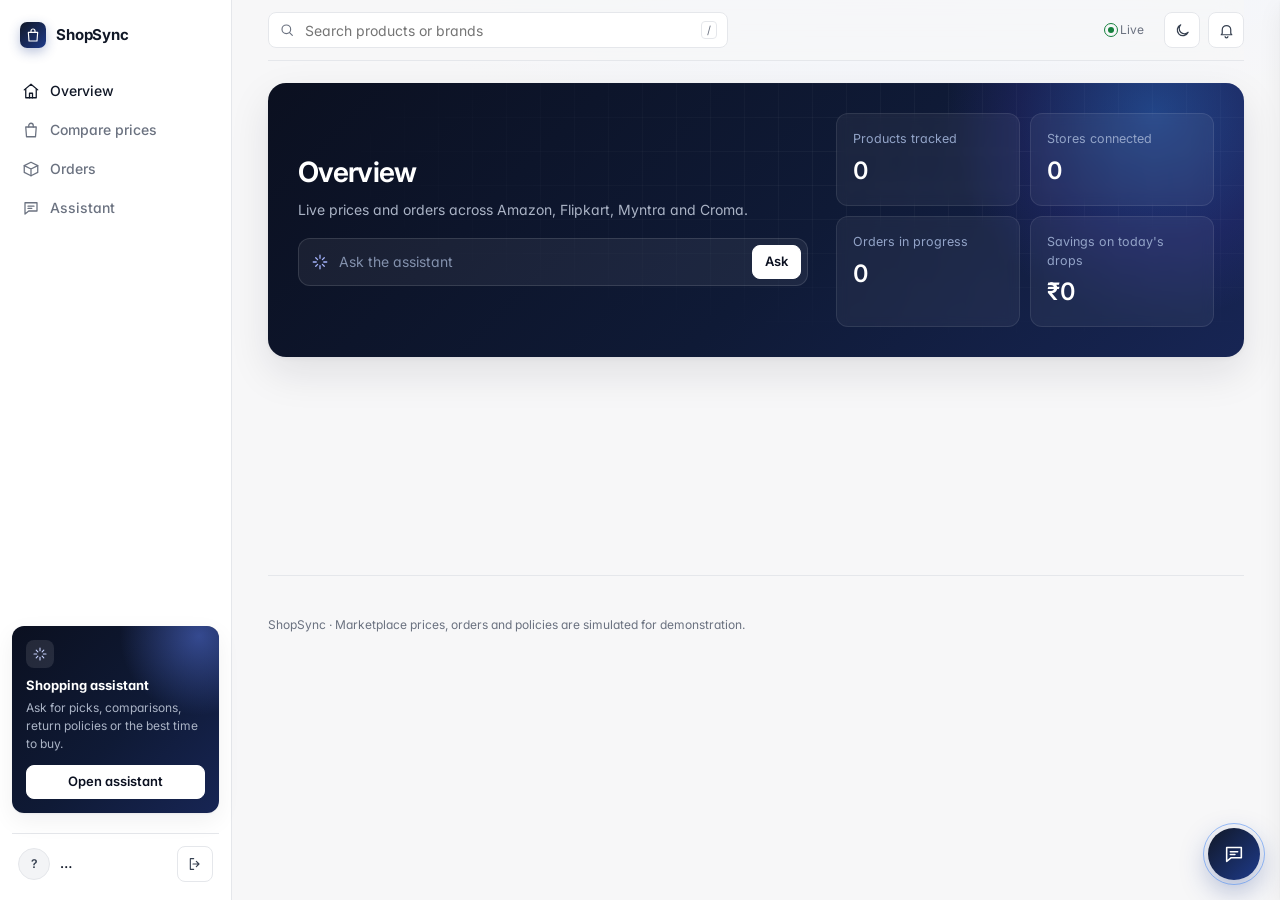
==== web/index.html @ 0868a35e "ShopSync" ====
<!DOCTYPE html>
<html lang="en" data-theme="light">
<head>
  <meta charset="utf-8">
  <meta name="viewport" content="width=device-width, initial-scale=1">
  <title>ShopSync</title>
  <link rel="icon" href="data:image/svg+xml,<svg xmlns='http://www.w3.org/2000/svg' viewBox='0 0 32 32'><rect width='32' height='32' rx='7' fill='%23111827'/><path d='M9 12h14l-1.2 11H10.2z' fill='none' stroke='white' stroke-width='2'/><path d='M12.5 12v-1.5a3.5 3.5 0 0 1 7 0V12' fill='none' stroke='white' stroke-width='2'/></svg>">
  <link rel="preconnect" href="https://fonts.googleapis.com">
  <link href="https://fonts.googleapis.com/css2?family=Inter:wght@400;500;600;700&display=swap" rel="stylesheet">
  <link rel="stylesheet" href="css/base.css">
  <link rel="stylesheet" href="css/app.css">
  <script>try{document.documentElement.dataset.theme=localStorage.getItem("ss-theme")||"light"}catch(e){}</script>
</head>
<body class="app">

  <!-- ============================== SIDEBAR ============================== -->
  <aside class="sidebar">
    <div class="brand"><span class="brand-mark" data-icon="bag" data-size="16"></span>ShopSync</div>

    <nav class="side-nav">
      <span class="nav-glider" aria-hidden="true"></span>
      <button class="nav-item active" data-view="discover"><span data-icon="home"></span><span>Overview</span></button>
      <button class="nav-item" data-view="shop"><span data-icon="bag"></span><span>Compare prices</span></button>
      <button class="nav-item" data-view="orders"><span data-icon="box"></span><span>Orders</span><span class="nav-badge" id="ordersBadge"></span></button>
      <button class="nav-item" data-open-chat><span data-icon="chat"></span><span>Assistant</span></button>
    </nav>

    <div class="side-card">
      <div class="sc-icon"><span data-icon="spark" data-size="16"></span></div>
      <strong>Shopping assistant</strong>
      <p>Ask for picks, comparisons, return policies or the best time to buy.</p>
      <button class="btn-primary small" data-open-chat>Open assistant</button>
    </div>

    <div class="user-block">
      <div class="avatar" id="userAvatar">?</div>
      <div class="user-meta">
        <strong id="userName">…</strong>
        <small id="userEmail"></small>
      </div>
      <button class="icon-btn" id="logoutBtn" title="Sign out" aria-label="Sign out"><span data-icon="logout" data-size="16"></span></button>
    </div>
  </aside>

  <!-- ============================== MAIN ============================== -->
  <div class="main">
    <header class="topbar">
      <div class="search">
        <span class="search-icon" data-icon="search" data-size="16"></span>
        <input id="globalSearch" type="search" placeholder="Search products or brands" autocomplete="off">
        <kbd>/</kbd>
      </div>
      <div class="top-actions">
        <span class="live-pill"><span class="live-dot"></span><span>Live</span><small id="lastSync"></small></span>
        <button class="icon-btn" id="themeToggle" aria-label="Toggle theme"></button>
        <button class="icon-btn" id="alertsBtn" aria-label="Notifications"><span data-icon="bell" data-size="17"></span><span class="count hidden" id="alertCount">0</span></button>
      </div>
    </header>

    <!-- ------------------------------ OVERVIEW ------------------------------ -->
    <section class="view active" id="view-discover">
      <div class="hero">
        <div class="hero-grid" aria-hidden="true"></div>
        <div class="hero-orb" aria-hidden="true"></div>
        <div class="hero-content">
          <p class="hero-kicker" id="heroDate"></p>
          <h1 id="greeting">Overview</h1>
          <p class="hero-sub">Live prices and orders across Amazon, Flipkart, Myntra and Croma.</p>
          <form class="ask-bar" id="heroAsk">
            <span class="ask-icon" data-icon="spark" data-size="18"></span>
            <input id="heroAskInput" type="text" autocomplete="off" placeholder="Ask the assistant">
            <button class="btn-primary small" type="submit">Ask</button>
          </form>
          <div class="quick-chips" id="heroChips"></div>
        </div>
        <div class="hero-metrics">
          <div class="metric"><span class="m-label">Products tracked</span><span class="m-value" data-count="18">0</span></div>
          <div class="metric"><span class="m-label">Stores connected</span><span class="m-value" data-count="4">0</span></div>
          <div class="metric"><span class="m-label">Orders in progress</span><span class="m-value" id="heroActive">0</span></div>
          <div class="metric"><span class="m-label">Savings on today's drops</span><span class="m-value" id="heroSavings">₹0</span></div>
        </div>
      </div>

      <div class="section-head reveal">
        <div>
          <h2>Recommended for you</h2>
          <p>Ranked by your orders, recently viewed items, ratings and price trend.</p>
        </div>
        <button class="link-btn" data-open-chat data-prompt="Recommend something for me">More suggestions</button>
      </div>
      <div class="rec-row reveal" id="recRow"></div>

      <div class="section-head reveal">
        <div>
          <h2>Largest price drops</h2>
          <p>Best current price compared with the 30-day average.</p>
        </div>
      </div>
      <div class="deal-table reveal" id="dealGrid"></div>
    </section>

    <!-- ------------------------------ COMPARE ------------------------------ -->
    <section class="view" id="view-shop">
      <div class="page-head">
        <div>
          <h1>Compare prices</h1>
          <p id="resultMeta">Live prices from 4 stores.</p>
        </div>
        <select id="sortSelect" class="select" aria-label="Sort products">
          <option value="savings">Sort: Biggest savings</option>
          <option value="price-asc">Sort: Price, low to high</option>
          <option value="price-desc">Sort: Price, high to low</option>
          <option value="rating">Sort: Rating</option>
        </select>
      </div>
      <div class="seg" id="categoryChips">
        <button class="active" data-cat="All">All</button>
        <button data-cat="Electronics">Electronics</button>
        <button data-cat="Fashion">Fashion</button>
        <button data-cat="Home & Kitchen">Home &amp; Kitchen</button>
      </div>
      <div class="product-grid" id="productGrid"></div>
    </section>

    <!-- ------------------------------ ORDERS ------------------------------ -->
    <section class="view" id="view-orders">
      <div class="page-head">
        <div>
          <h1>Orders</h1>
          <p>Every order from every store on one timeline.</p>
        </div>
        <div class="head-actions">
          <button class="btn-ghost" id="demoOrderBtn"><span data-icon="plus" data-size="16"></span>Simulate order</button>
          <button class="btn-primary" id="importBtn"><span data-icon="mail" data-size="16"></span>Import from email / SMS</button>
        </div>
      </div>
      <div class="metrics" id="orderStats"></div>
      <div class="order-toolbar">
        <div class="seg" id="marketChips">
          <button class="active" data-market="All">All stores</button>
          <button data-market="Amazon">Amazon</button>
          <button data-market="Flipkart">Flipkart</button>
          <button data-market="Myntra">Myntra</button>
          <button data-market="Croma">Croma</button>
          <button data-market="Other">Other stores</button>
        </div>
        <div class="seg" id="statusSeg">
          <button class="active" data-filter="All">All</button>
          <button data-filter="active">In progress</button>
          <button data-filter="delivered">Delivered</button>
          <button data-filter="cancelled">Cancelled</button>
        </div>
      </div>
      <div class="order-list" id="orderList"></div>
    </section>

    <footer class="app-footer">ShopSync · Marketplace prices, orders and policies are simulated for demonstration.</footer>
  </div>

  <!-- mobile bottom navigation -->
  <nav class="bottom-nav">
    <button class="nav-item active" data-view="discover"><span data-icon="home"></span>Overview</button>
    <button class="nav-item" data-view="shop"><span data-icon="bag"></span>Compare</button>
    <button class="nav-item" data-view="orders"><span data-icon="box"></span>Orders</button>
    <button class="nav-item" data-open-chat><span data-icon="chat"></span>Assistant</button>
  </nav>

  <!-- ============================== COMPARE TRAY ============================== -->
  <div class="compare-tray" id="compareTray">
    <div class="tray-items" id="trayItems"></div>
    <div class="tray-actions">
      <button class="link-btn" id="trayClear">Clear</button>
      <button class="btn-primary small" id="trayCompare">Compare</button>
    </div>
  </div>

  <!-- ============================== MODALS ============================== -->
  <div class="modal" id="productModal" aria-hidden="true">
    <div class="modal-backdrop" data-close></div>
    <div class="modal-card" role="dialog" aria-modal="true" aria-labelledby="pmTitle">
      <button class="icon-btn modal-close" data-close aria-label="Close"><span data-icon="close" data-size="16"></span></button>
      <div id="productModalBody"></div>
    </div>
  </div>

  <div class="modal" id="compareModal" aria-hidden="true">
    <div class="modal-backdrop" data-close></div>
    <div class="modal-card wide" role="dialog" aria-modal="true">
      <button class="icon-btn modal-close" data-close aria-label="Close"><span data-icon="close" data-size="16"></span></button>
      <div id="compareModalBody"></div>
    </div>
  </div>


  <div class="modal" id="importModal" aria-hidden="true">
    <div class="modal-backdrop" data-close></div>
    <div class="modal-card import-card" role="dialog" aria-modal="true">
      <button class="icon-btn modal-close" data-close aria-label="Close"><span data-icon="close" data-size="16"></span></button>
      <h2 class="cmp-title">Import orders from emails and messages</h2>
      <p class="muted" style="margin:0 0 16px">Track orders from any store, such as Nykaa, AJIO, Meesho, Zepto or Lenskart. ShopSync reads the
        order number, product, amount, courier, tracking number and status, and later messages update the same order.</p>
      <div class="seg" id="importTabs">
        <button class="active" data-tab="paste">Paste a message</button>
        <button data-tab="auto">Forward automatically</button>
        <button data-tab="log">Activity</button>
      </div>

      <div class="imp-pane" data-pane="paste">
        <div class="sample-row"><span class="muted">Try a sample:</span><span id="impSamples"></span></div>
        <div class="imp-grid">
          <div class="imp-form">
            <div class="seg small" id="impSource">
              <button class="active" data-source="Email">Email</button>
              <button data-source="SMS">SMS / message</button>
            </div>
            <input id="impFrom" class="input" placeholder="From (optional), e.g. orders@nykaa.com">
            <input id="impSubject" class="input" placeholder="Subject (optional)">
            <textarea id="impBody" class="input" rows="8" placeholder="Paste the email or SMS text here"></textarea>
            <div class="imp-actions">
              <button class="btn-ghost" id="impPreview">Read message</button>
              <button class="btn-primary" id="impSave"><span class="spinner"></span><span class="btn-label">Add to my orders</span></button>
            </div>
          </div>
          <div class="imp-result" id="impResult">
            <div class="imp-empty"><span data-icon="mail" data-size="22"></span><p>Paste a message and click <strong>Read message</strong> to see what ShopSync finds.</p></div>
          </div>
        </div>
      </div>

      <div class="imp-pane" data-pane="auto" hidden>
        <p class="field-label">Your private forwarding address</p>
        <div class="hook-box">
          <code id="hookUrl">…</code>
          <button class="btn-ghost small" id="copyHook"><span data-icon="copy" data-size="14"></span>Copy</button>
          <button class="btn-ghost small" id="regenHook" title="Create a new address and disable the old one">Reset</button>
        </div>
        <p class="hint"><span data-icon="info" data-size="14"></span>Anything sent to this address with a POST request is read as a message for your account. Keep it private, and use Reset if it leaks.
          It must be a public address (for example your Render URL) for phones and Gmail to reach it.</p>
        <div class="how-grid">
          <div class="how">
            <div class="how-head"><span data-icon="mail" data-size="18"></span><strong>Gmail</strong></div>
            <ol>
              <li><a href="/api/inbox/gmail-script" id="gmailScriptLink">Download your Gmail script</a> (your address is already filled in).</li>
              <li>Open <a href="https://script.google.com" target="_blank" rel="noopener">script.google.com</a>, create a project and paste it.</li>
              <li>Run <code>forwardOrderEmails</code> once and allow access.</li>
              <li>Add a time-driven trigger: every 15 minutes.</li>
            </ol>
          </div>
          <div class="how">
            <div class="how-head"><span data-icon="phone" data-size="18"></span><strong>iPhone (Shortcuts)</strong></div>
            <ol>
              <li>Shortcuts → Automation → New → <em>Message</em>.</li>
              <li>Set <em>Message contains</em> “order”, choose <em>Run immediately</em>.</li>
              <li>Add <em>Get Contents of URL</em>: paste your address, Method POST, Request body JSON with key <code>body</code> = <em>Shortcut Input</em> and <code>source</code> = SMS.</li>
            </ol>
          </div>
          <div class="how">
            <div class="how-head"><span data-icon="chat" data-size="18"></span><strong>Android (SMS)</strong></div>
            <ol>
              <li>Install an “SMS forwarder to webhook” app from the Play Store.</li>
              <li>Add a rule for messages containing “order”, “shipped” or “delivered”.</li>
              <li>Set the webhook URL to your address (POST). Plain text or JSON both work.</li>
            </ol>
          </div>
        </div>
        <details class="test-curl">
          <summary>Test it from a terminal</summary>
          <pre id="curlExample"></pre>
        </details>
      </div>

      <div class="imp-pane" data-pane="log" hidden>
        <div class="activity" id="impActivity"></div>
      </div>
    </div>
  </div>

  <!-- ============================== NOTIFICATIONS ============================== -->
  <aside class="drawer" id="alertsPanel" aria-hidden="true">
    <div class="drawer-head">
      <h2>Notifications</h2>
      <button class="icon-btn" id="closeAlerts" aria-label="Close"><span data-icon="close" data-size="16"></span></button>
    </div>
    <div class="alert-list" id="alertList"></div>
  </aside>

  <!-- ============================== ASSISTANT ============================== -->
  <button class="chat-fab" id="chatFab" aria-label="Open assistant"><span data-icon="chat" data-size="22"></span></button>
  <section class="chat-panel" id="chatPanel" aria-hidden="true">
    <header class="chat-head">
      <div class="chat-avatar"><span data-icon="spark" data-size="16"></span></div>
      <div>
        <strong>Shopping assistant</strong>
        <small id="aiEngine"></small>
      </div>
      <button class="icon-btn" id="chatClose" aria-label="Close"><span data-icon="close" data-size="16"></span></button>
    </header>
    <div class="chat-body" id="chatBody"></div>
    <div class="chat-suggestions" id="chatSuggestions"></div>
    <form class="chat-input" id="chatForm">
      <input id="chatInput" type="text" placeholder="Ask about products, prices or policies" autocomplete="off">
      <button class="send-btn" type="submit" aria-label="Send"><span data-icon="send" data-size="16"></span></button>
    </form>
  </section>

  <div class="toast-stack" id="toastStack"></div>

  <script src="js/icons.js"></script>
  <script src="js/charts.js"></script>
  <script src="js/app.js"></script>
</body>
</html>
---- web/css/base.css ----
/* ==========================================================================
   ShopSync design tokens: neutral greys + a single blue accent.
   ========================================================================== */
:root,
[data-theme="light"] {
  --bg: #f7f7f8;
  --surface: #ffffff;
  --surface-2: #f3f4f6;
  --surface-hover: #f9fafb;
  --border: #e5e7eb;
  --border-strong: #d1d5db;
  --text: #111827;
  --text-2: #374151;
  --muted: #6b7280;
  --accent: #2563eb;
  --accent-hover: #1d4ed8;
  --accent-soft: #eff4ff;
  --accent-2: #4f46e5;
  --hero: linear-gradient(135deg, #0b1020 0%, #0f1a36 55%, #172554 100%);
  --shadow-lg: 0 2px 4px rgba(16, 24, 40, .04), 0 16px 40px rgba(16, 24, 40, .10);
  --good: #15803d;
  --good-soft: #f0fdf4;
  --bad: #b91c1c;
  --bad-soft: #fef2f2;
  --warn: #a16207;
  --warn-soft: #fefce8;
  --btn-bg: #111827;
  --btn-text: #ffffff;
  --shadow: 0 1px 2px rgba(16, 24, 40, .05), 0 8px 24px rgba(16, 24, 40, .06);
  --shadow-sm: 0 1px 2px rgba(16, 24, 40, .06);
  --overlay: rgba(17, 24, 39, .35);

  /* store colours: muted, only used for small dots and chart lines */
  --amazon: #c27c0e;
  --flipkart: #3b6fd8;
  --myntra: #c2477a;
  --croma: #23917f;

  --radius: 12px;
  --radius-sm: 8px;
  --ease: cubic-bezier(.2, .7, .2, 1);
  --spring: cubic-bezier(.34, 1.4, .64, 1);
  color-scheme: light;
}

[data-theme="dark"] {
  --bg: #0e1013;
  --surface: #15171b;
  --surface-2: #1c1f24;
  --surface-hover: #1a1d22;
  --border: #25282e;
  --border-strong: #33373e;
  --text: #ececee;
  --text-2: #c5c7cc;
  --muted: #8b8f98;
  --accent: #6b9bff;
  --accent-hover: #8bb0ff;
  --accent-soft: rgba(107, 155, 255, .12);
  --accent-2: #818cf8;
  --hero: linear-gradient(135deg, #0d1222 0%, #111a33 55%, #18244d 100%);
  --shadow-lg: 0 2px 4px rgba(0, 0, 0, .3), 0 16px 40px rgba(0, 0, 0, .45);
  --good: #4bb36b;
  --good-soft: rgba(75, 179, 107, .12);
  --bad: #f0645a;
  --bad-soft: rgba(240, 100, 90, .12);
  --warn: #d4a72c;
  --warn-soft: rgba(212, 167, 44, .12);
  --btn-bg: #ececee;
  --btn-text: #111317;
  --shadow: 0 1px 2px rgba(0, 0, 0, .3), 0 8px 24px rgba(0, 0, 0, .3);
  --shadow-sm: 0 1px 2px rgba(0, 0, 0, .3);
  --overlay: rgba(0, 0, 0, .55);
  --amazon: #d9a03f;
  --flipkart: #6f97e6;
  --myntra: #d77aa0;
  --croma: #4fb5a3;
  color-scheme: dark;
}

*, *::before, *::after { box-sizing: border-box; }
html, body { margin: 0; }

body {
  font-family: "Inter", system-ui, -apple-system, "Segoe UI", Roboto, sans-serif;
  font-feature-settings: "cv11", "ss01";
  background: var(--bg);
  color: var(--text);
  line-height: 1.5;
  font-size: 14px;
  -webkit-font-smoothing: antialiased;
}

button, input, select, textarea { font: inherit; color: inherit; }
button { cursor: pointer; }
a { color: var(--accent); }
::selection { background: var(--accent-soft); }
.ic { display: block; flex: none; }

/* -------- buttons -------- */
.btn-primary {
  display: inline-flex; align-items: center; justify-content: center; gap: 8px;
  border: 1px solid var(--btn-bg); border-radius: var(--radius-sm); padding: 0 16px; min-height: 40px;
  font-weight: 600; font-size: 14px; color: var(--btn-text); background: var(--btn-bg);
  transition: opacity .15s, transform .2s var(--ease), box-shadow .2s;
}
.btn-primary { position: relative; overflow: hidden; }
.btn-primary::after {
  content: ""; position: absolute; inset: 0; transform: translateX(-120%);
  background: linear-gradient(100deg, transparent 30%, rgba(255,255,255,.22) 50%, transparent 70%);
  transition: transform .6s var(--ease);
}
.btn-primary:hover { opacity: .92; transform: translateY(-1px); box-shadow: 0 6px 16px rgba(17, 24, 39, .18); }
.btn-primary:hover::after { transform: translateX(120%); }
.btn-primary:active { transform: translateY(1px); }
.btn-primary:disabled { opacity: .55; cursor: default; }
.btn-primary.small { min-height: 34px; padding: 0 12px; font-size: 13px; }

.btn-ghost {
  display: inline-flex; align-items: center; justify-content: center; gap: 8px;
  border: 1px solid var(--border-strong); background: var(--surface); border-radius: var(--radius-sm);
  min-height: 40px; padding: 0 14px; font-weight: 500; transition: background .15s, border-color .15s;
}
.btn-ghost:hover { background: var(--surface-2); }

.icon-btn {
  position: relative; width: 36px; height: 36px; flex: none; border-radius: var(--radius-sm);
  border: 1px solid var(--border); background: var(--surface); color: var(--text-2);
  display: grid; place-items: center; transition: background .15s, color .15s;
}
.icon-btn:hover { background: var(--surface-2); color: var(--text); }

.spinner {
  width: 16px; height: 16px; border-radius: 50%; border: 2px solid currentColor; border-right-color: transparent;
  animation: spin .7s linear infinite; display: none; opacity: .8;
}
.loading .spinner { display: inline-block; }
@keyframes spin { to { transform: rotate(360deg); } }

/* store dot */
.dot-store { width: 7px; height: 7px; border-radius: 50%; display: inline-block; flex: none; background: var(--sc, var(--muted)); }
.dot-store.amazon, .s-Amazon { --sc: var(--amazon); }
.dot-store.flipkart, .s-Flipkart { --sc: var(--flipkart); }
.dot-store.myntra, .s-Myntra { --sc: var(--myntra); }
.dot-store.croma, .s-Croma { --sc: var(--croma); }

@keyframes fadeUp { from { opacity: 0; transform: translateY(6px); } }
@keyframes fadeIn { from { opacity: 0; } }

@media (prefers-reduced-motion: reduce) {
  *, *::before, *::after { animation-duration: .001ms !important; transition-duration: .001ms !important; }
}
---- web/css/app.css ----
/* ============================ App shell ============================ */
body.app { min-height: 100vh; overflow-x: hidden; }
.main, .pm-grid > *, .bot-wrap, .search, .search input { min-width: 0; }

.sidebar {
  position: fixed; inset: 0 auto 0 0; width: 232px; z-index: 30;
  display: flex; flex-direction: column; gap: 20px; padding: 18px 12px;
  background: var(--surface); border-right: 1px solid var(--border);
}
.brand { display: flex; align-items: center; gap: 10px; font-weight: 700; font-size: 15px; letter-spacing: -.01em; padding: 4px 8px; }
.brand-mark { width: 26px; height: 26px; border-radius: 7px; display: grid; place-items: center; background: var(--btn-bg); color: var(--btn-text); }

.side-nav { display: flex; flex-direction: column; gap: 2px; }
.nav-item {
  display: flex; align-items: center; gap: 10px; width: 100%; border: 0; background: none;
  padding: 8px 10px; border-radius: var(--radius-sm); font-weight: 500; color: var(--muted); text-align: left;
  transition: background .15s, color .15s;
}
.nav-item:hover { background: var(--surface-2); color: var(--text); }
.nav-item.active { background: var(--surface-2); color: var(--text); }
.nav-badge {
  margin-left: auto; min-width: 20px; height: 20px; padding: 0 6px; border-radius: 99px; font-size: 11.5px; font-weight: 600;
  background: var(--surface); border: 1px solid var(--border-strong); color: var(--text-2); display: grid; place-items: center;
}
.nav-badge:empty { display: none; }

.user-block { margin-top: auto; display: flex; align-items: center; gap: 10px; padding: 12px 6px 0; border-top: 1px solid var(--border); }
.avatar { width: 32px; height: 32px; border-radius: 50%; flex: none; display: grid; place-items: center; font-weight: 600; font-size: 12px; background: var(--surface-2); color: var(--text-2); border: 1px solid var(--border); }
.user-meta { min-width: 0; flex: 1; }
.user-meta strong { display: block; font-size: 13px; font-weight: 600; white-space: nowrap; overflow: hidden; text-overflow: ellipsis; }
.user-meta small { display: block; color: var(--muted); font-size: 12px; white-space: nowrap; overflow: hidden; text-overflow: ellipsis; }

.count {
  position: absolute; top: -5px; right: -5px; min-width: 17px; height: 17px; padding: 0 4px; border-radius: 99px;
  background: var(--bad); color: #fff; font-size: 10.5px; font-weight: 600; display: grid; place-items: center;
}
.hidden { display: none !important; }

/* ---------------- main column ---------------- */
.main { margin-left: 232px; padding: 0 36px 32px; max-width: 1360px; }
.topbar {
  position: sticky; top: 0; z-index: 20; display: flex; align-items: center; gap: 16px;
  padding: 12px 0; margin-bottom: 8px; background: var(--bg); border-bottom: 1px solid var(--border);
}
.search {
  flex: 1; max-width: 460px; display: flex; align-items: center; gap: 8px; padding: 0 10px; height: 36px;
  background: var(--surface); border: 1px solid var(--border); border-radius: var(--radius-sm); color: var(--muted);
}
.search:focus-within { border-color: var(--accent); box-shadow: 0 0 0 3px var(--accent-soft); }
.search input { flex: 1; border: 0; outline: 0; background: transparent; color: var(--text); }
.search kbd { font-family: inherit; font-size: 11px; color: var(--muted); border: 1px solid var(--border); border-radius: 4px; padding: 0 5px; }
.top-actions { margin-left: auto; display: flex; align-items: center; gap: 8px; }
.live-pill { display: flex; align-items: center; gap: 6px; font-size: 12px; color: var(--muted); padding: 0 6px; }
.live-pill small { font-size: 12px; font-variant-numeric: tabular-nums; }
.live-dot { width: 6px; height: 6px; border-radius: 50%; background: var(--good); }
.live-pill.offline .live-dot { background: var(--bad); }

/* ---------------- views ---------------- */
.view { display: none; }
.view.active { display: block; animation: fadeIn .25s var(--ease); }
.stagger > * { animation: fadeUp .35s var(--ease) both; animation-delay: calc(min(var(--i, 0), 8) * 30ms); }
.no-anim > *, .no-anim { animation: none !important; }

.page-head { display: flex; justify-content: space-between; align-items: flex-end; gap: 16px; margin: 24px 0 18px; }
.page-head h1 { margin: 0; font-size: 22px; font-weight: 600; letter-spacing: -.02em; }
.page-head p { margin: 4px 0 0; color: var(--muted); }

.section-head { display: flex; justify-content: space-between; align-items: flex-end; gap: 16px; margin: 32px 0 12px; }
.section-head h2 { margin: 0; font-size: 15px; font-weight: 600; }
.section-head p { margin: 2px 0 0; color: var(--muted); font-size: 13px; }
.link-btn { border: 0; background: none; color: var(--accent); font-weight: 500; padding: 4px 0; font-size: 13px; }
.link-btn:hover { text-decoration: underline; }

/* ---------------- metrics ---------------- */
.metrics { display: grid; grid-template-columns: repeat(4, 1fr); border: 1px solid var(--border); border-radius: var(--radius); background: var(--surface); margin-bottom: 18px; }
.metric { padding: 16px 18px; display: flex; flex-direction: column; gap: 4px; }
.metric + .metric { border-left: 1px solid var(--border); }
.m-label { font-size: 12.5px; color: var(--muted); }
.m-value { font-size: 22px; font-weight: 600; letter-spacing: -.02em; font-variant-numeric: tabular-nums; }

/* ---------------- ask bar ---------------- */
.ask-bar {
  display: flex; align-items: center; gap: 10px; padding: 6px 6px 6px 12px; border-radius: var(--radius);
  background: var(--surface); border: 1px solid var(--border); color: var(--muted);
}
.ask-bar:focus-within { border-color: var(--accent); box-shadow: 0 0 0 3px var(--accent-soft); }
.ask-bar input { flex: 1; border: 0; outline: 0; background: transparent; padding: 6px 0; min-width: 0; color: var(--text); }
.quick-chips { display: flex; flex-wrap: wrap; gap: 6px; margin-top: 10px; }
.qchip {
  border: 1px solid var(--border); background: var(--surface); border-radius: 99px; padding: 4px 11px;
  font-size: 12.5px; color: var(--text-2); transition: border-color .15s, background .15s;
}
.qchip:hover { border-color: var(--border-strong); background: var(--surface-2); }

/* ---------------- cards ---------------- */
.card {
  position: relative; border-radius: var(--radius); background: var(--surface); border: 1px solid var(--border);
  transition: border-color .15s, box-shadow .2s;
}
.card.hoverable { cursor: pointer; }
.card.hoverable:hover { border-color: var(--border-strong); box-shadow: var(--shadow); }

.p-icon {
  width: 44px; height: 44px; flex: none; border-radius: 10px; display: grid; place-items: center;
  background: var(--surface-2); color: var(--text-2);
}
.p-icon.sm { width: 34px; height: 34px; border-radius: 8px; }
.p-icon.lg { width: 64px; height: 64px; border-radius: 14px; }

.verdict { font-size: 11.5px; font-weight: 500; padding: 1px 8px; border-radius: 99px; white-space: nowrap; border: 1px solid transparent; }
.v-GREAT { background: var(--good-soft); color: var(--good); }
.v-GOOD { background: var(--good-soft); color: var(--good); }
.v-FAIR { background: var(--surface-2); color: var(--muted); }
.v-WAIT { background: var(--warn-soft); color: var(--warn); }

.price { font-weight: 600; letter-spacing: -.01em; font-variant-numeric: tabular-nums; transition: color .3s; }
.flash-down { animation: flashDown 1.2s var(--ease); }
.flash-up { animation: flashUp 1.2s var(--ease); }
@keyframes flashDown { 0%, 35% { color: var(--good); } }
@keyframes flashUp { 0%, 35% { color: var(--bad); } }
.trend-DOWN { color: var(--good); font-size: .8em; }
.trend-UP { color: var(--bad); font-size: .8em; }
.store-name { display: inline-flex; align-items: center; gap: 7px; font-weight: 500; }
.muted { color: var(--muted); }

/* ---------------- recommendations ---------------- */
.rec-row { display: grid; grid-template-columns: repeat(auto-fill, minmax(240px, 1fr)); gap: 12px; }
.rec-card { padding: 16px; display: flex; flex-direction: column; gap: 10px; }
.rec-top { display: flex; justify-content: space-between; align-items: flex-start; gap: 10px; }
.rec-card h3 { margin: 0; font-size: 14px; font-weight: 600; line-height: 1.35; }
.rec-card .sub { font-size: 12.5px; color: var(--muted); }
.reasons { display: flex; flex-direction: column; gap: 3px; }
.reason { font-size: 12.5px; color: var(--text-2); display: flex; gap: 6px; }
.reason::before { content: "–"; color: var(--muted); }
.rec-price { display: flex; align-items: baseline; justify-content: space-between; gap: 8px; margin-top: auto; padding-top: 10px; border-top: 1px solid var(--border); }
.rec-price .price { font-size: 17px; }

/* ---------------- deals table ---------------- */
.deal-table { border: 1px solid var(--border); border-radius: var(--radius); background: var(--surface); overflow: hidden; }
.deal-row {
  display: grid; grid-template-columns: minmax(220px, 2fr) 1fr 1fr 1fr 120px; gap: 12px; align-items: center;
  padding: 10px 16px; border-top: 1px solid var(--border); cursor: pointer; transition: background .15s;
}
.deal-row:first-child { border-top: 0; }
.deal-row:hover { background: var(--surface-hover); }
.deal-row.head { cursor: default; font-size: 12px; color: var(--muted); background: var(--surface-2); padding: 8px 16px; }
.deal-row.head:hover { background: var(--surface-2); }
.deal-prod { display: flex; align-items: center; gap: 10px; font-weight: 500; }
.deal-row .num { text-align: right; font-variant-numeric: tabular-nums; }
.drop { color: var(--good); font-weight: 500; }

/* ---------------- shop grid ---------------- */
.seg { display: inline-flex; flex-wrap: wrap; gap: 2px; background: var(--surface-2); border-radius: var(--radius-sm); padding: 3px; margin-bottom: 18px; }
.seg button { border: 0; background: none; padding: 5px 11px; border-radius: 6px; font-size: 13px; font-weight: 500; color: var(--muted); transition: background .15s, color .15s; }
.seg button:hover { color: var(--text); }
.seg button.active { background: var(--surface); color: var(--text); box-shadow: var(--shadow-sm); }
.select { height: 36px; padding: 0 10px; border-radius: var(--radius-sm); border: 1px solid var(--border); background: var(--surface); font-size: 13px; }

.product-grid { display: grid; grid-template-columns: repeat(auto-fill, minmax(300px, 1fr)); gap: 12px; }
.p-card { padding: 16px; display: flex; flex-direction: column; gap: 14px; }
.p-head { display: flex; gap: 12px; align-items: flex-start; }
.p-head h3 { margin: 0; font-size: 14px; font-weight: 600; line-height: 1.35; }
.p-head .sub { font-size: 12.5px; color: var(--muted); margin-top: 2px; }
.p-best { display: flex; align-items: baseline; gap: 8px; flex-wrap: wrap; }
.p-best .price { font-size: 20px; }
.p-best .on { font-size: 12.5px; color: var(--muted); }
.off { font-size: 12px; font-weight: 500; color: var(--good); }

.store-bars { display: flex; flex-direction: column; gap: 6px; }
.sbar { display: grid; grid-template-columns: 76px 1fr 86px; gap: 10px; align-items: center; font-size: 12.5px; }
.sbar .track { height: 4px; border-radius: 4px; background: var(--surface-2); overflow: hidden; }
.sbar .fill { height: 100%; border-radius: inherit; background: var(--border-strong); width: 0; transition: width .6s var(--ease); }
.sbar.best .fill { background: var(--text); }
.sbar .val { white-space: nowrap; text-align: right; font-variant-numeric: tabular-nums; color: var(--text-2); }
.sbar.best .val { color: var(--text); font-weight: 600; }
.sbar.oos { opacity: .45; }

.p-foot { display: flex; align-items: center; justify-content: space-between; gap: 10px; padding-top: 12px; border-top: 1px solid var(--border); }
.rating { font-size: 12.5px; color: var(--text-2); font-variant-numeric: tabular-nums; }
.rating::before { content: "★ "; color: var(--muted); }
.cmp-toggle {
  display: inline-flex; align-items: center; gap: 6px; border: 1px solid var(--border); background: var(--surface);
  border-radius: 6px; padding: 4px 9px; font-size: 12.5px; font-weight: 500; color: var(--text-2); transition: border-color .15s, background .15s;
}
.cmp-toggle:hover { border-color: var(--border-strong); }
.cmp-toggle.on { border-color: var(--accent); color: var(--accent); background: var(--accent-soft); }
.cmp-toggle .box { width: 13px; height: 13px; border-radius: 3px; border: 1.5px solid currentColor; display: grid; place-items: center; }
.cmp-toggle .box .ic { width: 10px; height: 10px; }

.skeleton { position: relative; overflow: hidden; background: var(--surface); border: 1px solid var(--border); border-radius: var(--radius); min-height: 200px; }
.skeleton::after { content: ""; position: absolute; inset: 0; background: linear-gradient(100deg, transparent 20%, var(--surface-2) 50%, transparent 80%); animation: shimmer 1.4s infinite; transform: translateX(-100%); }
@keyframes shimmer { to { transform: translateX(100%); } }
.empty { text-align: center; color: var(--muted); padding: 48px 20px; grid-column: 1 / -1; }

/* ---------------- compare tray ---------------- */
.compare-tray {
  position: fixed; left: calc(50% + 116px); bottom: 20px; z-index: 40; display: flex; align-items: center; gap: 14px;
  padding: 8px 8px 8px 12px; border-radius: var(--radius); box-shadow: var(--shadow); background: var(--surface); border: 1px solid var(--border);
  transform: translate(-50%, 140%); visibility: hidden; transition: transform .3s var(--ease), visibility .3s;
}
.compare-tray.show { transform: translate(-50%, 0); visibility: visible; }
.tray-items { display: flex; gap: 6px; }
.tray-item { display: flex; align-items: center; gap: 6px; padding: 4px 4px 4px 9px; border-radius: 6px; background: var(--surface-2); font-size: 12.5px; max-width: 190px; }
.tray-item .n { white-space: nowrap; overflow: hidden; text-overflow: ellipsis; }
.tray-item button { border: 0; background: none; color: var(--muted); padding: 2px; display: grid; }
.tray-actions { display: flex; align-items: center; gap: 10px; }

/* ---------------- orders ---------------- */
.order-toolbar { display: flex; justify-content: space-between; align-items: center; gap: 12px; flex-wrap: wrap; }
.order-list { display: flex; flex-direction: column; border: 1px solid var(--border); border-radius: var(--radius); background: var(--surface); overflow: hidden; }
.order { border-radius: 0; border: 0; border-top: 1px solid var(--border); }
.order:first-child { border-top: 0; }
.order-main { display: grid; grid-template-columns: 44px 1fr 230px 120px; gap: 16px; align-items: center; padding: 14px 16px; cursor: pointer; transition: background .15s; }
.order-main:hover { background: var(--surface-hover); }
.order-main h3 { margin: 0 0 3px; font-size: 14px; font-weight: 600; }
.order-meta { font-size: 12.5px; color: var(--muted); display: flex; flex-wrap: wrap; gap: 2px 12px; align-items: center; }
.amount { text-align: right; font-weight: 600; font-variant-numeric: tabular-nums; }
.amount small { display: block; font-weight: 400; color: var(--muted); font-size: 12px; }
.status-pill { display: inline-block; font-size: 12px; font-weight: 500; margin-bottom: 7px; }
.st-PLACED, .st-PACKED { color: var(--text-2); }
.st-SHIPPED, .st-OUT_FOR_DELIVERY { color: var(--accent); }
.st-DELIVERED { color: var(--good); }
.st-CANCELLED { color: var(--bad); }
.status-pill::before { content: ""; display: inline-block; width: 6px; height: 6px; border-radius: 50%; background: currentColor; margin-right: 6px; vertical-align: 1px; }
.stepper { display: flex; gap: 3px; }
.stepper span { flex: 1; height: 4px; border-radius: 4px; background: var(--surface-2); }
.stepper span.on { background: var(--text); }
.stepper.cancel span.on { background: var(--bad); }
.step-labels { display: flex; justify-content: space-between; font-size: 10.5px; color: var(--muted); margin-top: 4px; }
.timeline { display: grid; grid-template-rows: 0fr; transition: grid-template-rows .3s var(--ease); }
.timeline > div { overflow: hidden; }
.order.open .timeline { grid-template-rows: 1fr; }
.tl-inner { padding: 2px 16px 16px 76px; }
.tl-item { position: relative; padding: 0 0 12px 20px; border-left: 1px solid var(--border-strong); margin-left: 4px; }
.tl-item:last-child { border-left-color: transparent; padding-bottom: 0; }
.tl-item::before { content: ""; position: absolute; left: -5px; top: 5px; width: 9px; height: 9px; border-radius: 50%; background: var(--surface); border: 1.5px solid var(--muted); }
.tl-item:first-child::before { background: var(--text); border-color: var(--text); }
.tl-item .t { font-weight: 500; font-size: 13px; }
.tl-item .m { font-size: 12.5px; color: var(--muted); }
.order.updated { animation: rowFlash 2s var(--ease); }
@keyframes rowFlash { 0% { background: var(--accent-soft); } }

/* ---------------- modals ---------------- */
.modal { position: fixed; inset: 0; z-index: 60; display: grid; place-items: center; padding: 24px; visibility: hidden; }
.modal.open { visibility: visible; }
.modal-backdrop { position: absolute; inset: 0; background: var(--overlay); opacity: 0; transition: opacity .2s; }
.modal.open .modal-backdrop { opacity: 1; }
.modal-card {
  position: relative; width: min(1040px, 100%); max-height: calc(100vh - 48px); overflow-y: auto;
  border-radius: 14px; background: var(--bg); border: 1px solid var(--border); box-shadow: 0 24px 64px rgba(0,0,0,.18);
  padding: 28px; opacity: 0; transform: translateY(8px); transition: opacity .2s var(--ease), transform .25s var(--ease);
}
.modal-card.wide { width: min(1140px, 100%); }
.modal.open .modal-card { opacity: 1; transform: none; }
.modal-close { position: sticky; float: right; top: 0; z-index: 2; }

.pm-head { display: flex; gap: 16px; align-items: center; margin-bottom: 20px; padding-right: 48px; }
.pm-head h2 { margin: 0; font-size: 20px; font-weight: 600; letter-spacing: -.015em; line-height: 1.25; }
.pm-tags { display: flex; flex-wrap: wrap; gap: 8px; margin-top: 6px; align-items: center; font-size: 13px; color: var(--muted); }
.pm-tags .sep { color: var(--border-strong); }
.pm-grid { display: grid; grid-template-columns: 1.1fr 1fr; gap: 14px; }
.panel { padding: 18px; border-radius: var(--radius); background: var(--surface); border: 1px solid var(--border); }
.panel h3 { margin: 0 0 14px; font-size: 14px; font-weight: 600; display: flex; align-items: center; gap: 8px; }
.panel h3 .sub { margin-left: auto; font-weight: 400; font-size: 12.5px; color: var(--muted); }
.full { grid-column: 1 / -1; }

.ai-label { display: inline-flex; align-items: center; gap: 5px; font-size: 11.5px; font-weight: 500; color: var(--accent); background: var(--accent-soft); padding: 1px 8px; border-radius: 99px; }
.ai-text { font-size: 14px; line-height: 1.65; color: var(--text-2); min-height: 72px; }
.ai-text .caret { display: inline-block; width: 1.5px; height: 1em; background: var(--text); vertical-align: -2px; margin-left: 2px; animation: blink 1s steps(1) infinite; }
@keyframes blink { 50% { opacity: 0; } }
.ai-foot { display: flex; justify-content: space-between; align-items: center; gap: 10px; margin-top: 14px; padding-top: 14px; border-top: 1px solid var(--border); }
.ai-foot .btn-ghost { min-height: 32px; font-size: 13px; }

.specs { display: grid; grid-template-columns: 1fr 1fr; margin-top: 14px; border: 1px solid var(--border); border-radius: var(--radius); background: var(--surface); overflow: hidden; }
.spec { padding: 10px 14px; border-top: 1px solid var(--border); }
.spec:nth-child(-n+2) { border-top: 0; }
.spec:nth-child(even) { border-left: 1px solid var(--border); }
.spec small { display: block; color: var(--muted); font-size: 12px; }
.spec span { font-size: 13px; }

.offer-list { display: flex; flex-direction: column; }
.offer { display: grid; grid-template-columns: 1fr auto; gap: 2px 12px; padding: 12px 0; border-top: 1px solid var(--border); }
.offer:first-child { border-top: 0; padding-top: 0; }
.offer.oos { opacity: .5; }
.offer .o-meta { grid-column: 1; font-size: 12.5px; color: var(--muted); display: flex; flex-wrap: wrap; gap: 2px 12px; }
.offer .o-price { grid-row: 1 / span 2; grid-column: 2; text-align: right; align-self: center; }
.offer .o-price .price { font-size: 16px; display: block; }
.best-tag { font-size: 11px; font-weight: 500; color: var(--good); margin-left: 6px; }

.range-tabs { display: flex; gap: 2px; margin-left: auto; background: var(--surface-2); border-radius: 6px; padding: 2px; }
.range-tabs button { border: 0; background: none; padding: 3px 9px; border-radius: 5px; font-size: 12px; font-weight: 500; color: var(--muted); }
.range-tabs button.active { background: var(--surface); color: var(--text); box-shadow: var(--shadow-sm); }
.legend { display: flex; flex-wrap: wrap; gap: 14px; margin-bottom: 6px; }
.legend button { display: inline-flex; align-items: center; gap: 6px; border: 0; background: none; padding: 2px 0; font-size: 12.5px; color: var(--text-2); }
.legend button.off { opacity: .35; }
.legend .swatch { width: 12px; height: 2px; border-radius: 2px; background: var(--c); }
.chart-wrap { position: relative; }
.chart-wrap svg { display: block; width: 100%; overflow: visible; }
.chart-tip {
  position: absolute; pointer-events: none; z-index: 3; min-width: 150px; padding: 8px 10px; border-radius: 8px;
  background: var(--surface); border: 1px solid var(--border); box-shadow: var(--shadow); font-size: 12px;
  opacity: 0; transition: opacity .12s;
}
.chart-tip.show { opacity: 1; }
.chart-tip .tt-date { font-weight: 600; margin-bottom: 4px; }
.chart-tip .tt-row { display: flex; align-items: center; gap: 8px; justify-content: space-between; }
.chart-tip .tt-row span:first-child { display: inline-flex; align-items: center; gap: 6px; color: var(--muted); }
.chart-tip i { width: 7px; height: 7px; border-radius: 50%; background: var(--c); display: inline-block; }
.history-stats { display: grid; grid-template-columns: repeat(4, 1fr); margin-top: 14px; border: 1px solid var(--border); border-radius: var(--radius-sm); }
.hs { padding: 10px 14px; }
.hs + .hs { border-left: 1px solid var(--border); }
.hs small { display: block; color: var(--muted); font-size: 12px; }
.hs strong { font-size: 15px; font-weight: 600; font-variant-numeric: tabular-nums; }
.verdict-line { display: flex; align-items: flex-start; gap: 10px; margin-top: 12px; padding: 10px 12px; border-radius: var(--radius-sm); font-size: 13px; color: var(--text-2); background: var(--surface-2); }
.verdict-line .ic { margin-top: 1px; color: var(--muted); }
.verdict-line.v-GREAT, .verdict-line.v-GOOD { background: var(--good-soft); }
.verdict-line.v-WAIT { background: var(--warn-soft); }

.policy-table { width: 100%; border-collapse: collapse; font-size: 13px; }
.policy-table th, .policy-table td { padding: 10px 12px; text-align: left; border-top: 1px solid var(--border); vertical-align: top; }
.policy-table thead th { border-top: 0; font-weight: 600; }
.policy-table tbody th { color: var(--muted); font-weight: 400; white-space: nowrap; width: 140px; }
.policy-table .best-col { background: var(--surface-2); }
.flex-badge { display: inline-block; margin-left: 6px; font-size: 11px; font-weight: 500; color: var(--good); }
.yes { color: var(--text); }
.no { color: var(--muted); }
.policy-table ul { margin: 0; padding-left: 16px; color: var(--text-2); }
.policy-table li { margin-bottom: 2px; }
.disclaimer { display: flex; gap: 6px; align-items: center; font-size: 12px; color: var(--muted); margin: 12px 0 0; }

/* compare modal */
.cmp-title { margin: 0 0 4px; font-size: 20px; font-weight: 600; letter-spacing: -.015em; }
.cmp-verdict { display: flex; gap: 10px; align-items: flex-start; padding: 12px 14px; border-radius: var(--radius-sm); margin: 16px 0; background: var(--surface); border: 1px solid var(--border); color: var(--text-2); }
.cmp-verdict strong { color: var(--text); }
.cmp-table-wrap { overflow-x: auto; border: 1px solid var(--border); border-radius: var(--radius); background: var(--surface); }
.cmp-table { width: 100%; border-collapse: collapse; font-size: 13px; min-width: 620px; }
.cmp-table th, .cmp-table td { padding: 11px 14px; border-top: 1px solid var(--border); text-align: left; vertical-align: top; }
.cmp-table thead th { border-top: 0; vertical-align: top; }
.cmp-table tbody th { color: var(--muted); font-weight: 400; width: 170px; }
.cmp-prod { display: flex; flex-direction: column; gap: 8px; }
.cmp-prod strong { font-size: 13.5px; font-weight: 600; line-height: 1.35; }
.bv-badge { font-size: 11px; font-weight: 500; color: var(--accent); }
.cmp-table td.win, .mini-table td.win { color: var(--text); font-weight: 600; }
.cmp-table td.win::after, .mini-table td.win::after { content: "Best"; margin-left: 8px; font-size: 11px; font-weight: 500; color: var(--good); }
.cmp-group th { background: var(--surface-2); color: var(--text) !important; font-weight: 600 !important; font-size: 12.5px; }

/* ---------------- drawer ---------------- */
.drawer {
  position: fixed; top: 0; right: 0; bottom: 0; width: 360px; max-width: 100%; z-index: 50;
  display: flex; flex-direction: column; background: var(--surface); border-left: 1px solid var(--border);
  transform: translateX(100%); transition: transform .25s var(--ease); box-shadow: var(--shadow);
}
.drawer.open { transform: none; }
.drawer-head { display: flex; justify-content: space-between; align-items: center; padding: 14px 16px; border-bottom: 1px solid var(--border); }
.drawer-head h2 { margin: 0; font-size: 15px; font-weight: 600; }
.alert-list { overflow-y: auto; }
.alert-item { display: flex; gap: 12px; padding: 12px 16px; border-bottom: 1px solid var(--border); cursor: pointer; }
.alert-item:hover { background: var(--surface-hover); }
.alert-item .ic-wrap { width: 30px; height: 30px; flex: none; border-radius: 8px; display: grid; place-items: center; background: var(--surface-2); color: var(--text-2); }
.alert-item .t { font-size: 13px; font-weight: 500; }
.alert-item .d { font-size: 12.5px; color: var(--muted); }
.alert-item .time { font-size: 11.5px; color: var(--muted); margin-top: 2px; }

/* ---------------- toasts ---------------- */
.toast-stack { position: fixed; right: 20px; bottom: 80px; z-index: 70; display: flex; flex-direction: column; gap: 8px; align-items: flex-end; pointer-events: none; }
.toast {
  display: flex; align-items: center; gap: 10px; padding: 10px 14px; border-radius: var(--radius-sm); font-size: 13px;
  background: var(--btn-bg); color: var(--btn-text); box-shadow: var(--shadow); pointer-events: auto;
  animation: fadeUp .25s var(--ease) both; max-width: 380px;
}
.toast .ic { opacity: .75; }
.toast.out { animation: toastOut .25s var(--ease) forwards; }
@keyframes toastOut { to { opacity: 0; transform: translateY(6px); } }
body.chat-open .toast-stack { right: 440px; }

/* ---------------- assistant ---------------- */
.chat-fab {
  position: fixed; right: 20px; bottom: 20px; z-index: 64; width: 48px; height: 48px; border-radius: 50%; border: 0;
  background: var(--btn-bg); color: var(--btn-text); display: grid; place-items: center; box-shadow: var(--shadow);
  transition: transform .2s var(--ease), opacity .2s;
}
.chat-fab:hover { transform: translateY(-1px); }
body.chat-open .chat-fab { opacity: 0; pointer-events: none; }
body.chat-open .toast-stack { bottom: 20px; }

.chat-panel {
  position: fixed; right: 20px; bottom: 20px; z-index: 65; width: 400px; max-width: calc(100vw - 32px);
  height: min(640px, calc(100vh - 40px)); display: flex; flex-direction: column; overflow: hidden;
  border-radius: 14px; background: var(--bg); border: 1px solid var(--border); box-shadow: 0 24px 64px rgba(0,0,0,.18);
  transform: translateY(12px); opacity: 0; visibility: hidden; transition: transform .25s var(--ease), opacity .2s, visibility .25s;
}
.chat-panel.open { transform: none; opacity: 1; visibility: visible; }
.chat-panel.expanded { width: min(680px, calc(100vw - 32px)); }
.chat-head { display: flex; align-items: center; gap: 10px; padding: 12px 12px 12px 14px; border-bottom: 1px solid var(--border); background: var(--surface); }
.chat-head strong { font-size: 14px; font-weight: 600; }
.chat-head small { display: block; color: var(--muted); font-size: 12px; }
.chat-head .icon-btn { margin-left: auto; border: 0; }
.chat-avatar { width: 30px; height: 30px; border-radius: 8px; display: grid; place-items: center; background: var(--accent-soft); color: var(--accent); }
.chat-body { flex: 1; overflow-y: auto; padding: 16px; display: flex; flex-direction: column; gap: 14px; }
.msg { display: flex; gap: 8px; max-width: 100%; animation: fadeUp .25s var(--ease) both; }
.msg.user { justify-content: flex-end; }
.bubble { padding: 9px 12px; border-radius: 10px; font-size: 13.5px; line-height: 1.55; max-width: 88%; }
.msg.user .bubble { background: var(--btn-bg); color: var(--btn-text); }
.msg.bot .bubble { background: var(--surface); border: 1px solid var(--border); color: var(--text-2); }
.msg.bot .bubble strong { color: var(--text); font-weight: 600; }
.bot-wrap { display: flex; flex-direction: column; gap: 8px; max-width: 100%; flex: 1; }
.bot-avatar { width: 26px; height: 26px; flex: none; border-radius: 7px; background: var(--accent-soft); color: var(--accent); display: grid; place-items: center; }
.typing { display: inline-flex; gap: 4px; padding: 12px 14px; width: max-content; }
.typing span { width: 5px; height: 5px; border-radius: 50%; background: var(--muted); animation: dots 1.2s infinite; }
.typing span:nth-child(2) { animation-delay: .15s; }
.typing span:nth-child(3) { animation-delay: .3s; }
@keyframes dots { 0%, 60%, 100% { opacity: .3; } 30% { opacity: 1; } }

.mini-cards { display: grid; grid-template-columns: 1fr 1fr; gap: 6px; }
.mini-card {
  display: flex; flex-direction: column; gap: 4px; padding: 10px; border-radius: var(--radius-sm); text-align: left;
  background: var(--surface); border: 1px solid var(--border); transition: border-color .15s;
}
.mini-card:hover { border-color: var(--border-strong); }
.mini-card .mc-top { display: flex; gap: 8px; align-items: center; }
.mini-card .mc-top .ic { color: var(--muted); }
.mini-card strong { font-size: 12.5px; font-weight: 600; line-height: 1.3; }
.mini-card .price { font-size: 14px; }
.mini-card small { color: var(--muted); font-size: 11.5px; }
.mini-table-wrap { overflow-x: auto; border-radius: var(--radius-sm); border: 1px solid var(--border); background: var(--surface); }
.mini-table { width: 100%; border-collapse: collapse; font-size: 12px; }
.mini-table th, .mini-table td { padding: 7px 9px; border-top: 1px solid var(--border); text-align: left; vertical-align: top; }
.mini-table thead th { border-top: 0; font-weight: 600; }
.mini-table tbody th { color: var(--muted); font-weight: 400; white-space: nowrap; }
.mini-table .best-col { background: var(--surface-2); }
.block-title { font-size: 12px; font-weight: 600; color: var(--text-2); margin-top: 2px; }
.chat-chart { padding: 10px; border-radius: var(--radius-sm); border: 1px solid var(--border); background: var(--surface); }
.chat-chart .cc-head { display: flex; justify-content: space-between; align-items: center; font-size: 12px; font-weight: 500; margin-bottom: 4px; }
.chat-action { align-self: flex-start; border: 0; background: none; padding: 0; font-size: 12.5px; font-weight: 500; color: var(--accent); }
.chat-action:hover { text-decoration: underline; }
.powered { font-size: 11px; color: var(--muted); }

.chat-suggestions { display: flex; gap: 6px; padding: 0 14px 10px; overflow-x: auto; flex: none; }
.chat-suggestions::-webkit-scrollbar { display: none; }
.chat-suggestions .qchip { white-space: nowrap; }
.chat-input { display: flex; gap: 8px; padding: 10px; border-top: 1px solid var(--border); background: var(--surface); }
.chat-input input {
  flex: 1; min-width: 0; border: 1px solid var(--border); background: var(--surface); border-radius: var(--radius-sm);
  padding: 0 12px; height: 38px; outline: none; transition: border-color .15s, box-shadow .15s;
}
.chat-input input:focus { border-color: var(--accent); box-shadow: 0 0 0 3px var(--accent-soft); }
.send-btn { width: 38px; height: 38px; border: 0; border-radius: var(--radius-sm); background: var(--btn-bg); color: var(--btn-text); display: grid; place-items: center; }
.send-btn:hover { opacity: .88; }

.app-footer { color: var(--muted); font-size: 12px; padding: 40px 0 8px; border-top: 1px solid var(--border); margin-top: 40px; }
.bottom-nav { display: none; }

/* ---------------- responsive ---------------- */
@media (max-width: 1100px) {
  .pm-grid { grid-template-columns: 1fr; }
  .deal-row { grid-template-columns: minmax(180px, 2fr) 1fr 1fr 90px; }
  .deal-row .hide-md { display: none; }
}
@media (max-width: 900px) {
  .sidebar { display: none; }
  .main { margin-left: 0; padding: 0 16px 96px; }
  .live-pill small, .search kbd { display: none; }
  .metrics { grid-template-columns: 1fr 1fr; }
  .metric:nth-child(3) { border-left: 0; }
  .metric:nth-child(n+3) { border-top: 1px solid var(--border); }
  .bottom-nav {
    display: flex; position: fixed; left: 0; right: 0; bottom: 0; z-index: 35; padding: 6px 8px 10px;
    background: var(--surface); border-top: 1px solid var(--border);
  }
  .bottom-nav .nav-item { flex-direction: column; gap: 3px; font-size: 11px; align-items: center; padding: 6px; }
  .chat-fab { display: none; }
  .compare-tray { left: 12px; right: 12px; bottom: 72px; transform: translateY(140%); justify-content: space-between; }
  .compare-tray.show { transform: none; }
  .tray-item { max-width: 110px; }
  .order-main { grid-template-columns: 40px 1fr; }
  .order-main .progress-col, .order-main .amount { grid-column: 2; text-align: left; }
  .tl-inner { padding-left: 24px; }
  .deal-row { grid-template-columns: 1fr auto; }
  .deal-row > :not(.deal-prod):not(.price-col) { display: none; }
  .history-stats { grid-template-columns: 1fr 1fr; }
  .hs:nth-child(3) { border-left: 0; }
  .hs:nth-child(n+3) { border-top: 1px solid var(--border); }
  .modal { padding: 0; align-items: end; }
  .modal-card { border-radius: 14px 14px 0 0; max-height: 92vh; padding: 18px; }
  .chat-panel { right: 0; bottom: 0; width: 100%; max-width: 100%; height: 100vh; border-radius: 0; }
  body.modal-open .compare-tray { display: none; }
  body.chat-open .toast-stack { right: 20px; }
  .toast-stack { bottom: 76px; left: 16px; right: 16px; align-items: stretch; }
  .page-head { flex-direction: column; align-items: stretch; }
  .specs { grid-template-columns: 1fr; }
  .spec:nth-child(even) { border-left: 0; }
  .spec:nth-child(2) { border-top: 1px solid var(--border); }
}

/* ===================================================================
   Modern layer: depth, a dark hero, sliding indicators and motion.
   =================================================================== */
body.app {
  background:
    radial-gradient(900px 380px at 70% -120px, var(--accent-soft), transparent 70%),
    var(--bg);
  background-attachment: fixed;
}
.topbar { background: color-mix(in srgb, var(--bg) 82%, transparent); backdrop-filter: blur(12px); -webkit-backdrop-filter: blur(12px); }
.brand-mark { background: linear-gradient(135deg, #111827, #1e3a8a); color: #fff; box-shadow: 0 4px 12px rgba(30, 58, 138, .3); }
[data-theme="dark"] .brand-mark { background: linear-gradient(135deg, #2563eb, #4f46e5); }

/* sliding active pill in the sidebar */
.side-nav { position: relative; }
.nav-item { position: relative; z-index: 1; }
.side-nav .nav-item.active { background: transparent; }
.nav-glider {
  position: absolute; left: 0; right: 0; top: 0; height: 37px; border-radius: var(--radius-sm); z-index: 0;
  background: var(--surface-2); box-shadow: inset 0 0 0 1px var(--border);
  transition: transform .45s var(--spring), opacity .2s; opacity: 0;
}
.nav-glider.ready { opacity: 1; }
.nav-glider::before { content: ""; position: absolute; left: 0; top: 9px; bottom: 9px; width: 3px; border-radius: 3px; background: var(--accent); }
.nav-item .ic { transition: transform .3s var(--spring); }
.nav-item:hover .ic { transform: translateX(2px) scale(1.06); }

/* assistant card in the sidebar */
.side-card {
  position: relative; overflow: hidden; margin-top: auto; padding: 14px; border-radius: var(--radius);
  background: var(--hero); color: #e5e7eb; box-shadow: var(--shadow);
}
.side-card::after {
  content: ""; position: absolute; width: 160px; height: 160px; right: -60px; top: -70px; border-radius: 50%;
  background: radial-gradient(circle, rgba(99, 132, 255, .45), transparent 70%); animation: orbFloat 9s ease-in-out infinite alternate;
}
.side-card strong { display: block; font-size: 13px; color: #fff; margin: 8px 0 4px; position: relative; z-index: 1; }
.side-card p { margin: 0 0 12px; font-size: 12px; color: #aab3c5; position: relative; z-index: 1; }
.side-card .btn-primary { background: #fff; color: #0b1020; border-color: #fff; position: relative; z-index: 1; width: 100%; }
.sc-icon { width: 28px; height: 28px; border-radius: 8px; display: grid; place-items: center; background: rgba(255,255,255,.1); color: #c7d2fe; position: relative; z-index: 1; }
.sc-icon .ic { animation: twinkle 3.5s ease-in-out infinite; }
.user-block { margin-top: 0; }
@keyframes twinkle { 0%, 100% { transform: rotate(0) scale(1); } 50% { transform: rotate(45deg) scale(1.12); } }

/* live indicator pulse */
.live-dot { position: relative; }
.live-dot::after { content: ""; position: absolute; inset: -4px; border-radius: 50%; border: 1.5px solid var(--good); animation: pulseRing 2s var(--ease) infinite; }
@keyframes pulseRing { 0% { transform: scale(.5); opacity: .9; } 100% { transform: scale(1.6); opacity: 0; } }
.bell-ring .ic { animation: bellRing .8s var(--ease); transform-origin: 50% 10%; }
@keyframes bellRing { 15% { transform: rotate(16deg); } 35% { transform: rotate(-12deg); } 55% { transform: rotate(8deg); } 75% { transform: rotate(-4deg); } }

/* ---------- hero ---------- */
.hero {
  position: relative; overflow: hidden; display: grid; grid-template-columns: 1.35fr 1fr; gap: 28px; align-items: center;
  margin: 22px 0 8px; padding: 30px; border-radius: 18px; background: var(--hero); color: #e5e7eb;
  box-shadow: var(--shadow-lg); animation: fadeUp .5s var(--ease) both;
}
.hero-grid {
  position: absolute; inset: 0; pointer-events: none;
  background-image: linear-gradient(rgba(255,255,255,.05) 1px, transparent 1px), linear-gradient(90deg, rgba(255,255,255,.05) 1px, transparent 1px);
  background-size: 34px 34px; mask-image: radial-gradient(ellipse at 75% 30%, #000 0%, transparent 70%);
  -webkit-mask-image: radial-gradient(ellipse at 75% 30%, #000 0%, transparent 70%);
}
.hero-orb {
  position: absolute; width: 420px; height: 420px; right: -120px; top: -180px; border-radius: 50%; pointer-events: none;
  background: radial-gradient(circle, rgba(59, 130, 246, .38), rgba(79, 70, 229, .15) 45%, transparent 70%);
  animation: orbFloat 12s ease-in-out infinite alternate;
}
@keyframes orbFloat { from { transform: translate(0, 0) scale(1); } to { transform: translate(-60px, 50px) scale(1.12); } }
.hero-content, .hero-metrics { position: relative; z-index: 1; }
.hero-kicker { margin: 0 0 6px; font-size: 12.5px; color: #93a4c8; letter-spacing: .02em; }
.hero h1 { margin: 0; font-size: 28px; font-weight: 650; letter-spacing: -.025em; color: #fff; }
.hero-sub { margin: 6px 0 18px; color: #aab3c5; }
.hero .ask-bar { background: rgba(255,255,255,.06); border-color: rgba(255,255,255,.12); color: #93a4c8; }
.hero .ask-bar:focus-within { border-color: rgba(147, 180, 255, .7); box-shadow: 0 0 0 4px rgba(99, 132, 255, .18); background: rgba(255,255,255,.09); }
.hero .ask-bar input { color: #fff; }
.hero .ask-bar input::placeholder { color: #8391ad; }
.hero .ask-bar .btn-primary { background: #fff; color: #0b1020; border-color: #fff; }
.hero .ask-icon .ic { animation: twinkle 3.5s ease-in-out infinite; color: #a5b4fc; }
.hero .qchip { background: rgba(255,255,255,.05); border-color: rgba(255,255,255,.1); color: #c9d2e3; }
.hero .qchip:hover { background: rgba(255,255,255,.1); border-color: rgba(255,255,255,.22); color: #fff; transform: translateY(-1px); }
.qchip { transition: border-color .15s, background .15s, transform .2s var(--ease), color .15s; }
.hero-metrics { display: grid; grid-template-columns: 1fr 1fr; gap: 10px; }
.hero-metrics .metric {
  padding: 16px; border-radius: 12px; background: rgba(255,255,255,.05); border: 1px solid rgba(255,255,255,.09);
  backdrop-filter: blur(6px); transition: transform .3s var(--spring), background .2s;
  animation: fadeUp .5s var(--ease) both;
}
.hero-metrics .metric:nth-child(2) { animation-delay: .06s; }
.hero-metrics .metric:nth-child(3) { animation-delay: .12s; }
.hero-metrics .metric:nth-child(4) { animation-delay: .18s; }
.hero-metrics .metric:hover { transform: translateY(-3px); background: rgba(255,255,255,.08); }
.hero-metrics .metric + .metric { border-left: 1px solid rgba(255,255,255,.09); }
.hero-metrics .m-label { color: #93a4c8; }
.hero-metrics .m-value { color: #fff; font-size: 24px; }

/* ---------- cards: depth, lift and a soft spotlight that follows the mouse ---------- */
.card { border-radius: 14px; box-shadow: var(--shadow-sm); }
.card.hoverable { transition: transform .35s var(--spring), box-shadow .3s var(--ease), border-color .2s; }
.card.hoverable:hover { transform: translateY(-3px); box-shadow: var(--shadow-lg); border-color: var(--border-strong); }
.card.hoverable::before {
  content: ""; position: absolute; inset: 0; border-radius: inherit; pointer-events: none; opacity: 0; transition: opacity .3s;
  background: radial-gradient(320px circle at var(--mx, 50%) var(--my, 0%), var(--accent-soft), transparent 60%);
}
.card.hoverable:hover::before { opacity: 1; }
.card > * { position: relative; }
.p-icon { background: linear-gradient(145deg, var(--surface-2), var(--surface)); border: 1px solid var(--border); transition: transform .4s var(--spring), color .2s; }
.card.hoverable:hover .p-icon, .deal-row:hover .p-icon { transform: scale(1.07) rotate(-3deg); color: var(--accent); }
.sbar.best .fill { background: linear-gradient(90deg, var(--accent), var(--accent-2)); }
.stepper span.on { background: linear-gradient(90deg, var(--text), var(--text)); transform-origin: left; animation: fill .6s var(--ease) both; }
.st-SHIPPED ~ .stepper span.on, .st-OUT_FOR_DELIVERY ~ .stepper span.on { background: var(--accent); }
.st-DELIVERED ~ .stepper span.on { background: var(--good); }
@keyframes fill { from { transform: scaleX(0); } }

.deal-table, .order-list, .metrics, .cmp-table-wrap { box-shadow: var(--shadow-sm); border-radius: 14px; }
.deal-row { transition: background .15s, padding-left .25s var(--ease); }
.deal-row:not(.head):hover { padding-left: 20px; }

/* price change: a soft tinted pill, not just colour */
.flash-down, .flash-up { border-radius: 4px; }
@keyframes flashDown { 0%, 35% { color: var(--good); background: var(--good-soft); box-shadow: 0 0 0 3px var(--good-soft); } }
@keyframes flashUp { 0%, 35% { color: var(--bad); background: var(--bad-soft); box-shadow: 0 0 0 3px var(--bad-soft); } }

/* ---------- segmented controls with a sliding indicator ---------- */
.seg { position: relative; }
.seg button { position: relative; z-index: 1; }
.seg.ready button.active { background: transparent; box-shadow: none; }
.seg::before {
  content: ""; position: absolute; top: 3px; bottom: 3px; left: 0; width: var(--w, 0); border-radius: 6px;
  background: var(--surface); box-shadow: var(--shadow-sm); transform: translateX(var(--x, 0));
  transition: transform .4s var(--spring), width .4s var(--spring); opacity: 0;
}
.seg.ready::before { opacity: 1; }
.range-tabs button { transition: background .2s, color .2s; }

/* ---------- scroll reveal ---------- */
.reveal { opacity: 0; transform: translateY(14px); transition: opacity .6s var(--ease), transform .6s var(--ease); }
.reveal.in { opacity: 1; transform: none; }
.stagger > * { animation: riseIn .5s var(--ease) both; animation-delay: calc(min(var(--i, 0), 10) * 45ms); }
@keyframes riseIn { from { opacity: 0; transform: translateY(12px) scale(.985); } }
.view.active { animation: viewIn .35s var(--ease); }
@keyframes viewIn { from { opacity: 0; transform: translateY(8px); } }

/* ---------- springier overlays ---------- */
.modal-backdrop { backdrop-filter: blur(4px); -webkit-backdrop-filter: blur(4px); }
.modal-card { transform: translateY(16px) scale(.98); transition: opacity .25s var(--ease), transform .45s var(--spring); border-radius: 18px; }
.panel { border-radius: 14px; box-shadow: var(--shadow-sm); }
.compare-tray { transition: transform .5s var(--spring), visibility .5s; box-shadow: var(--shadow-lg); border-radius: 14px; }
.tray-item { animation: popIn .35s var(--spring); }
@keyframes popIn { from { transform: scale(.7); opacity: 0; } }
.toast { animation: toastIn .45s var(--spring) both; border-radius: 10px; }
@keyframes toastIn { from { opacity: 0; transform: translateX(30px) scale(.96); } }
.drawer { transition: transform .45s var(--spring); }
.alert-item { animation: fadeUp .35s var(--ease) both; }

.chat-fab {
  background: linear-gradient(135deg, #111827, #1e3a8a); color: #fff; width: 52px; height: 52px;
  box-shadow: 0 10px 28px rgba(30, 58, 138, .35); transition: transform .35s var(--spring), opacity .2s, box-shadow .3s;
  animation: fabIn .6s var(--spring) .3s both;
}
[data-theme="dark"] .chat-fab { background: linear-gradient(135deg, #2563eb, #4f46e5); }
.chat-fab::before { content: ""; position: absolute; inset: -5px; border-radius: 50%; border: 1.5px solid rgba(59, 130, 246, .5); animation: pulseRing 2.6s var(--ease) infinite; }
.chat-fab:hover { transform: translateY(-2px) scale(1.05); }
@keyframes fabIn { from { transform: scale(0) rotate(-45deg); } }
.chat-panel { transform-origin: bottom right; transform: scale(.92) translateY(14px); transition: transform .45s var(--spring), opacity .2s, visibility .45s; border-radius: 18px; }
.chat-head { background: var(--hero); color: #fff; border-bottom: 0; }
.chat-head small { color: #93a4c8; }
.chat-head .icon-btn { background: rgba(255,255,255,.08); color: #fff; }
.chat-head .icon-btn:hover { background: rgba(255,255,255,.16); }
.chat-avatar { background: rgba(255,255,255,.1); color: #c7d2fe; }
.chat-avatar .ic { animation: twinkle 3.5s ease-in-out infinite; }
.msg { animation: msgIn .4s var(--spring) both; }
@keyframes msgIn { from { opacity: 0; transform: translateY(10px) scale(.97); } }
.msg.user .bubble { background: linear-gradient(135deg, #111827, #1e3a8a); color: #fff; border-radius: 12px 12px 4px 12px; }
[data-theme="dark"] .msg.user .bubble { background: linear-gradient(135deg, #2563eb, #4f46e5); }
.msg.bot .bubble { border-radius: 12px 12px 12px 4px; box-shadow: var(--shadow-sm); }
.mini-card { transition: border-color .15s, transform .3s var(--spring), box-shadow .3s; animation: riseIn .4s var(--ease) both; }
.mini-card:hover { transform: translateY(-2px); box-shadow: var(--shadow); }
.chat-suggestions .qchip { animation: riseIn .35s var(--ease) both; }
.chat-suggestions .qchip:nth-child(2) { animation-delay: .05s; }
.chat-suggestions .qchip:nth-child(3) { animation-delay: .1s; }
.send-btn { transition: transform .3s var(--spring), opacity .15s; }
.send-btn:hover { transform: translate(2px, -2px); }

.ai-label .ic { animation: twinkle 3.5s ease-in-out infinite; }
.verdict-line { animation: fadeUp .5s var(--ease) .2s both; }

@media (max-width: 1100px) {
  .hero { grid-template-columns: 1fr; }
}
@media (max-width: 900px) {
  .hero { padding: 22px; margin-top: 14px; }
  .hero h1 { font-size: 23px; }
  .side-card { display: none; }
}

/* ===================================================================
   Import from email / SMS
   =================================================================== */
.head-actions { display: flex; gap: 8px; flex-wrap: wrap; }
.import-card { width: min(980px, 100%); }
.imp-pane { animation: fadeUp .3s var(--ease); }
.imp-pane[hidden] { display: none; }
.sample-row { display: flex; flex-wrap: wrap; align-items: center; gap: 6px; margin-bottom: 14px; font-size: 13px; }
.sample-row #impSamples { display: contents; }
.imp-grid { display: grid; grid-template-columns: 1fr 1fr; gap: 16px; align-items: start; }
.imp-form { display: flex; flex-direction: column; gap: 10px; }
.seg.small { margin-bottom: 0; align-self: flex-start; }
.input {
  width: 100%; padding: 9px 12px; border-radius: var(--radius-sm); border: 1px solid var(--border-strong);
  background: var(--surface); outline: none; font-size: 13.5px; transition: border-color .15s, box-shadow .15s; resize: vertical;
}
.input:focus { border-color: var(--accent); box-shadow: 0 0 0 3px var(--accent-soft); }
textarea.input { min-height: 160px; line-height: 1.5; font-family: inherit; }
.imp-actions { display: flex; justify-content: flex-end; gap: 8px; }
.imp-result { min-height: 330px; border: 1px solid var(--border); border-radius: 14px; background: var(--surface); padding: 16px; box-shadow: var(--shadow-sm); }
.imp-empty { height: 100%; min-height: 290px; display: grid; place-content: center; justify-items: center; text-align: center; color: var(--muted); gap: 6px; }
.imp-empty p { max-width: 260px; margin: 0; font-size: 13px; }
.res-head { display: flex; align-items: center; gap: 10px; margin-bottom: 12px; }
.res-head strong { font-size: 14px; }
.action-pill { margin-left: auto; font-size: 12px; font-weight: 500; padding: 2px 9px; border-radius: 99px; white-space: nowrap; }
.act-create, .act-created { background: var(--accent-soft); color: var(--accent); }
.act-update, .act-updated { background: var(--good-soft); color: var(--good); }
.act-unchanged { background: var(--surface-2); color: var(--muted); }
.act-ignore, .act-ignored { background: var(--warn-soft); color: var(--warn); }
.fields { display: grid; grid-template-columns: 130px 1fr; border-top: 1px solid var(--border); font-size: 13px; }
.fields > div { padding: 7px 0; border-bottom: 1px solid var(--border); animation: fadeUp .3s var(--ease) both; }
.fields > div:nth-child(odd) { color: var(--muted); }
.fields .none { color: var(--border-strong); }
.conf { margin-top: 12px; display: flex; align-items: center; gap: 10px; font-size: 12px; color: var(--muted); }
.conf-bar { flex: 1; height: 5px; border-radius: 5px; background: var(--surface-2); overflow: hidden; }
.conf-bar span { display: block; height: 100%; border-radius: inherit; background: linear-gradient(90deg, var(--accent), var(--accent-2)); width: 0; transition: width .7s var(--ease); }
.res-note { margin-top: 10px; font-size: 12.5px; color: var(--text-2); padding: 8px 10px; border-radius: var(--radius-sm); background: var(--surface-2); }
.res-note.done { background: var(--good-soft); color: var(--good); }

.field-label { margin: 6px 0 6px; font-size: 13px; font-weight: 500; color: var(--text-2); }
.hook-box { display: flex; align-items: center; gap: 8px; padding: 6px 6px 6px 12px; border-radius: var(--radius-sm); border: 1px solid var(--border-strong); background: var(--surface); }
.hook-box code { flex: 1; min-width: 0; overflow: hidden; text-overflow: ellipsis; white-space: nowrap; font-size: 12.5px; color: var(--text-2); }
.btn-ghost.small { min-height: 30px; padding: 0 10px; font-size: 12.5px; gap: 6px; }
.hint { display: flex; gap: 8px; align-items: flex-start; font-size: 12.5px; color: var(--muted); margin: 10px 0 16px; }
.hint .ic { margin-top: 2px; }
.how-grid { display: grid; grid-template-columns: repeat(3, 1fr); gap: 12px; }
.how { padding: 14px; border-radius: 14px; border: 1px solid var(--border); background: var(--surface); box-shadow: var(--shadow-sm); transition: transform .3s var(--spring), box-shadow .3s; }
.how:hover { transform: translateY(-2px); box-shadow: var(--shadow); }
.how-head { display: flex; align-items: center; gap: 8px; margin-bottom: 8px; color: var(--text); }
.how-head .ic { color: var(--accent); }
.how ol { margin: 0; padding-left: 18px; font-size: 12.5px; color: var(--text-2); display: grid; gap: 5px; }
.how code, .test-curl code { font-size: 12px; background: var(--surface-2); padding: 0 4px; border-radius: 4px; }
.test-curl { margin-top: 14px; font-size: 13px; }
.test-curl summary { cursor: pointer; color: var(--accent); font-weight: 500; }
.test-curl pre { margin: 10px 0 0; padding: 12px; border-radius: var(--radius-sm); background: #0b1020; color: #c9d2e3; font-size: 12px; overflow-x: auto; white-space: pre-wrap; word-break: break-all; }

.activity { border: 1px solid var(--border); border-radius: 14px; background: var(--surface); overflow: hidden; }
.act-row { display: grid; grid-template-columns: 70px 1fr auto; gap: 12px; align-items: center; padding: 10px 14px; border-top: 1px solid var(--border); font-size: 13px; animation: fadeUp .3s var(--ease) both; }
.act-row:first-child { border-top: 0; }
.act-row .src { font-size: 12px; color: var(--muted); }
.act-row .txt { min-width: 0; }
.act-row .txt div { white-space: nowrap; overflow: hidden; text-overflow: ellipsis; }
.act-row .txt small { color: var(--muted); }

.src-tag { display: inline-flex; align-items: center; gap: 4px; font-size: 11.5px; color: var(--accent); background: var(--accent-soft); padding: 0 7px; border-radius: 99px; }
.src-tag .ic { width: 11px; height: 11px; }

@media (max-width: 900px) {
  .imp-grid, .how-grid { grid-template-columns: 1fr; }
  .head-actions { width: 100%; }
  .head-actions > * { flex: 1; }
}
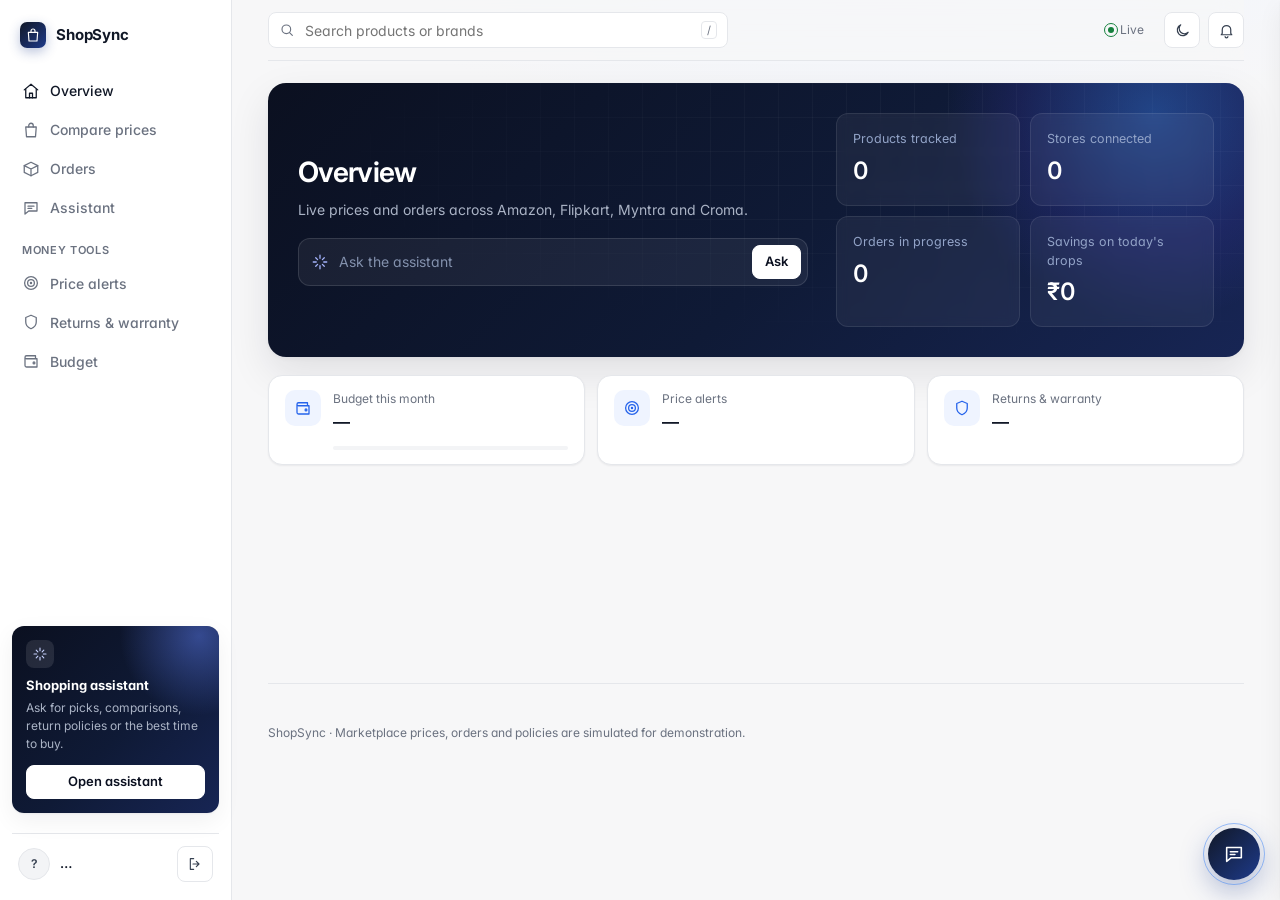
==== commit 00f3e0b2: "Add price alerts, return/warranty manager, true final price and budget guardian" ====
--- a/web/index.html
+++ b/web/index.html
@@ -23,6 +23,10 @@
       <button class="nav-item" data-view="shop"><span data-icon="bag"></span><span>Compare prices</span></button>
       <button class="nav-item" data-view="orders"><span data-icon="box"></span><span>Orders</span><span class="nav-badge" id="ordersBadge"></span></button>
       <button class="nav-item" data-open-chat><span data-icon="chat"></span><span>Assistant</span></button>
+      <div class="nav-label">Money tools</div>
+      <button class="nav-item" data-view="alerts"><span data-icon="target"></span><span>Price alerts</span><span class="nav-badge" id="alertsBadge"></span></button>
+      <button class="nav-item" data-view="protection"><span data-icon="shield"></span><span>Returns &amp; warranty</span><span class="nav-badge warn" id="protBadge"></span></button>
+      <button class="nav-item" data-view="budget"><span data-icon="wallet"></span><span>Budget</span></button>
     </nav>
 
     <div class="side-card">
@@ -81,6 +85,12 @@
         </div>
       </div>
 
+      <div class="glance stagger" id="glance">
+        <button class="glance-card" data-goto="budget"><span class="g-icon"><span data-icon="wallet" data-size="18"></span></span><span class="g-body"><small>Budget this month</small><strong id="gBudget">—</strong><span class="g-sub" id="gBudgetSub"></span><span class="g-meter"><i id="gBudgetBar"></i></span></span></button>
+        <button class="glance-card" data-goto="alerts"><span class="g-icon"><span data-icon="target" data-size="18"></span></span><span class="g-body"><small>Price alerts</small><strong id="gAlerts">—</strong><span class="g-sub" id="gAlertsSub"></span></span></button>
+        <button class="glance-card" data-goto="protection"><span class="g-icon"><span data-icon="shield" data-size="18"></span></span><span class="g-body"><small>Returns &amp; warranty</small><strong id="gProt">—</strong><span class="g-sub" id="gProtSub"></span></span></button>
+      </div>
+
       <div class="section-head reveal">
         <div>
           <h2>Recommended for you</h2>
@@ -154,6 +164,65 @@
       <div class="order-list" id="orderList"></div>
     </section>
 
+
+    <!-- ------------------------------ PRICE ALERTS ------------------------------ -->
+    <section class="view" id="view-alerts">
+      <div class="page-head">
+        <div>
+          <h1>Price alerts</h1>
+          <p>Set a target and extra conditions. ShopSync watches every store and tells you when to buy.</p>
+        </div>
+        <button class="btn-primary" data-new-alert><span data-icon="plus" data-size="16"></span>New alert</button>
+      </div>
+      <div class="metrics" id="alertStats"></div>
+      <div class="rule-list" id="ruleList"></div>
+    </section>
+
+    <!-- ------------------------------ RETURNS & WARRANTY ------------------------------ -->
+    <section class="view" id="view-protection">
+      <div class="page-head">
+        <div>
+          <h1>Returns &amp; warranty</h1>
+          <p>Return deadlines start counting from delivery. Keep invoices and warranty cards next to each order.</p>
+        </div>
+      </div>
+      <div class="metrics" id="protStats"></div>
+      <div class="order-toolbar">
+        <div class="seg" id="protSeg">
+          <button class="active" data-pfilter="all">All</button>
+          <button data-pfilter="returns">Return open</button>
+          <button data-pfilter="warranty">Under warranty</button>
+          <button data-pfilter="expiring">Expiring soon</button>
+        </div>
+      </div>
+      <div class="prot-list" id="protList"></div>
+    </section>
+
+    <!-- ------------------------------ BUDGET ------------------------------ -->
+    <section class="view" id="view-budget">
+      <div class="page-head">
+        <div>
+          <h1>Budget</h1>
+          <p id="budgetMeta">Spending from all your orders, including imported ones.</p>
+        </div>
+        <button class="btn-primary" id="editBudgetBtn"><span data-icon="edit" data-size="16"></span>Edit budgets</button>
+      </div>
+      <div class="budget-hero" id="budgetHero"></div>
+      <div class="budget-grid" id="budgetGrid"></div>
+      <div class="budget-lower">
+        <div class="panel">
+          <h3>Monthly spending <span class="sub">Last 6 months, by category</span></h3>
+          <div class="legend static" id="spendLegend"></div>
+          <div id="spendChart"></div>
+          <details class="table-view"><summary>View as table</summary><div id="spendTable"></div></details>
+        </div>
+        <div class="panel">
+          <h3>Insights</h3>
+          <ul class="insights" id="budgetInsights"></ul>
+        </div>
+      </div>
+    </section>
+
     <footer class="app-footer">ShopSync · Marketplace prices, orders and policies are simulated for demonstration.</footer>
   </div>
 
@@ -162,6 +231,9 @@
     <button class="nav-item active" data-view="discover"><span data-icon="home"></span>Overview</button>
     <button class="nav-item" data-view="shop"><span data-icon="bag"></span>Compare</button>
     <button class="nav-item" data-view="orders"><span data-icon="box"></span>Orders</button>
+    <button class="nav-item" data-view="alerts"><span data-icon="target"></span>Alerts</button>
+    <button class="nav-item" data-view="protection"><span data-icon="shield"></span>Returns</button>
+    <button class="nav-item" data-view="budget"><span data-icon="wallet"></span>Budget</button>
     <button class="nav-item" data-open-chat><span data-icon="chat"></span>Assistant</button>
   </nav>
 
@@ -275,6 +347,49 @@
     </div>
   </div>
 
+  <div class="modal" id="alertModal" aria-hidden="true">
+    <div class="modal-backdrop" data-close></div>
+    <div class="modal-card form-card" role="dialog" aria-modal="true" aria-labelledby="alertModalTitle">
+      <button class="icon-btn modal-close" data-close aria-label="Close"><span data-icon="close" data-size="16"></span></button>
+      <h2 class="cmp-title" id="alertModalTitle">New price alert</h2>
+      <form id="alertForm" class="form-grid">
+        <label class="field full"><span class="field-label">Product</span><select id="afProduct" class="input"></select></label>
+        <p class="hint full" id="afHint"></p>
+        <label class="field"><span class="field-label">Alert me at or below (₹)</span><input id="afTarget" class="input" type="number" min="1" step="1" required></label>
+        <label class="field"><span class="field-label">Minimum rating</span>
+          <select id="afRating" class="input"><option value="">Any rating</option><option>3.5</option><option>4.0</option><option>4.2</option><option>4.5</option></select></label>
+        <div class="field full"><span class="field-label">Stores (none selected = any store)</span><div class="chip-toggles" id="afStores"></div></div>
+        <label class="check full"><input type="checkbox" id="afStock" checked> Only when it's in stock</label>
+        <div class="form-actions full"><button type="button" class="btn-ghost" data-close>Cancel</button><button class="btn-primary" type="submit">Create alert</button></div>
+      </form>
+    </div>
+  </div>
+
+  <div class="modal" id="budgetModal" aria-hidden="true">
+    <div class="modal-backdrop" data-close></div>
+    <div class="modal-card form-card" role="dialog" aria-modal="true">
+      <button class="icon-btn modal-close" data-close aria-label="Close"><span data-icon="close" data-size="16"></span></button>
+      <h2 class="cmp-title">Monthly budgets</h2>
+      <p class="muted" style="margin:0 0 14px">Leave a field empty to remove that budget. You'll be warned at 70%, 90% and 100%.</p>
+      <form id="budgetForm" class="form-grid"><div class="form-actions full"><button type="button" class="btn-ghost" data-close>Cancel</button><button class="btn-primary" type="submit">Save budgets</button></div></form>
+    </div>
+  </div>
+
+  <div class="modal" id="protModal" aria-hidden="true">
+    <div class="modal-backdrop" data-close></div>
+    <div class="modal-card form-card" role="dialog" aria-modal="true">
+      <button class="icon-btn modal-close" data-close aria-label="Close"><span data-icon="close" data-size="16"></span></button>
+      <h2 class="cmp-title" id="protModalTitle">Return &amp; warranty period</h2>
+      <form id="protForm" class="form-grid">
+        <label class="field"><span class="field-label">Return window (days)</span><input id="pfReturn" class="input" type="number" min="0" max="365" required></label>
+        <label class="field"><span class="field-label">Warranty (months)</span><input id="pfWarranty" class="input" type="number" min="0" max="120" required></label>
+        <p class="hint full">Defaults come from the store's policy and the product type. Change them if your invoice says otherwise.</p>
+        <div class="form-actions full"><button type="button" class="btn-ghost" data-close>Cancel</button><button class="btn-primary" type="submit">Save</button></div>
+      </form>
+    </div>
+  </div>
+  <input type="file" id="docInput" accept="application/pdf,image/*" hidden>
+
   <!-- ============================== NOTIFICATIONS ============================== -->
   <aside class="drawer" id="alertsPanel" aria-hidden="true">
     <div class="drawer-head">
--- a/web/css/app.css
+++ b/web/css/app.css
@@ -760,3 +760,238 @@
   .head-actions { width: 100%; }
   .head-actions > * { flex: 1; }
 }
+
+/* ==========================================================================
+   Money tools: price alerts, returns & warranty, budget, true final price
+   ========================================================================== */
+:root, [data-theme="light"] {
+  --cat-1: #2a78d6; --cat-2: #eb6834; --cat-3: #1baf7a; --cat-4: #eda100;
+  --cat-5: #e87ba4; --cat-6: #008300; --cat-7: #6250d6;
+}
+[data-theme="dark"] {
+  --cat-1: #3987e5; --cat-2: #d95926; --cat-3: #199e70; --cat-4: #c98500;
+  --cat-5: #d55181; --cat-6: #0ca30c; --cat-7: #9085e9;
+}
+.good-text { color: var(--good); }
+.bad-text { color: var(--bad); }
+.small-text { font-size: 12.5px; }
+.btn-ghost.small { min-height: 32px; padding: 0 10px; font-size: 12.5px; gap: 6px; }
+.icon-btn.small { width: 32px; height: 32px; }
+
+.nav-label { margin: 14px 10px 4px; font-size: 11px; font-weight: 600; letter-spacing: .06em; text-transform: uppercase; color: var(--muted); }
+.nav-badge.warn { background: var(--warn-soft); border-color: transparent; color: var(--warn); }
+
+.metric.attn .m-value { color: var(--warn); }
+.m-value.small { font-size: 15px; font-weight: 600; padding-top: 5px; white-space: nowrap; overflow: hidden; text-overflow: ellipsis; }
+
+/* shared meter + level colours */
+.meter { position: relative; height: 6px; border-radius: 99px; background: var(--surface-2); overflow: hidden; }
+.meter > i { position: absolute; inset: 0 auto 0 0; border-radius: 99px; background: var(--accent); transition: width .9s var(--ease); animation: growX .9s var(--ease) both; transform-origin: left; }
+@keyframes growX { from { transform: scaleX(0); } to { transform: scaleX(1); } }
+.lv-OK { background: var(--good) !important; }
+.lv-WATCH { background: var(--warn) !important; }
+.lv-WARNING { background: #d97706 !important; }
+.lv-OVER { background: var(--bad) !important; }
+.lv-done { background: var(--good) !important; }
+
+.level-pill { display: inline-flex; align-items: center; gap: 5px; font-size: 12px; font-weight: 600; padding: 3px 9px; border-radius: 99px; background: var(--surface-2); color: var(--text-2); }
+.level-pill.lv-OK { background: var(--good-soft) !important; color: var(--good); }
+.level-pill.lv-WATCH { background: var(--warn-soft) !important; color: var(--warn); }
+.level-pill.lv-WARNING { background: #fff4e5 !important; color: #b45309; }
+.level-pill.lv-OVER { background: var(--bad-soft) !important; color: var(--bad); }
+[data-theme="dark"] .level-pill.lv-WARNING { background: rgba(217,119,6,.15) !important; color: #f59e0b; }
+.level-pill.sm { font-size: 11px; padding: 2px 7px; margin-left: auto; }
+
+/* overview glance strip */
+.glance { display: grid; grid-template-columns: repeat(3, 1fr); gap: 12px; margin: 18px 0 6px; }
+.glance-card {
+  display: flex; gap: 12px; align-items: flex-start; text-align: left; padding: 14px 16px; border-radius: 14px;
+  background: var(--surface); border: 1px solid var(--border); box-shadow: var(--shadow-sm);
+  transition: transform .35s var(--spring), box-shadow .3s var(--ease), border-color .2s;
+}
+.glance-card:hover { transform: translateY(-2px); box-shadow: var(--shadow-lg); border-color: var(--border-strong); }
+.g-icon { width: 36px; height: 36px; flex: none; border-radius: 10px; display: grid; place-items: center; background: var(--accent-soft); color: var(--accent); }
+.g-body { display: flex; flex-direction: column; gap: 2px; min-width: 0; flex: 1; }
+.g-body small { color: var(--muted); font-size: 12px; }
+.g-body strong { font-size: 17px; font-weight: 600; letter-spacing: -.01em; }
+.g-sub { font-size: 12.5px; color: var(--text-2); white-space: nowrap; overflow: hidden; text-overflow: ellipsis; }
+.g-meter { height: 4px; border-radius: 99px; background: var(--surface-2); margin-top: 6px; overflow: hidden; }
+.g-meter i { display: block; height: 100%; width: 0; background: var(--accent); border-radius: 99px; transition: width .9s var(--ease); }
+
+/* price alert cards */
+.rule-list { display: grid; grid-template-columns: repeat(auto-fill, minmax(340px, 1fr)); gap: 14px; }
+.rule-card { padding: 16px; display: flex; flex-direction: column; gap: 12px; }
+.rule-card.hit { border-color: color-mix(in srgb, var(--good) 45%, var(--border)); }
+.rule-top { display: flex; gap: 12px; align-items: center; }
+.rule-title { min-width: 0; flex: 1; }
+.rule-title h3 { margin: 0; font-size: 14.5px; font-weight: 600; }
+.rule-title .sub { font-size: 12px; color: var(--muted); margin-top: 2px; }
+.rule-status { display: inline-flex; align-items: center; gap: 5px; font-size: 12px; font-weight: 600; padding: 4px 9px; border-radius: 99px; background: var(--surface-2); color: var(--text-2); white-space: nowrap; }
+.rule-status.hit { background: var(--good-soft); color: var(--good); animation: popIn .5s var(--spring); }
+@keyframes popIn { from { transform: scale(.7); opacity: 0; } to { transform: none; opacity: 1; } }
+.rule-prices { display: grid; grid-template-columns: repeat(3, 1fr); gap: 10px; }
+.rule-prices div { display: flex; flex-direction: column; gap: 1px; min-width: 0; }
+.rule-prices small { font-size: 11.5px; color: var(--muted); white-space: nowrap; overflow: hidden; text-overflow: ellipsis; }
+.rule-prices strong { font-size: 16px; font-weight: 600; font-variant-numeric: tabular-nums; }
+.conds { display: flex; flex-wrap: wrap; gap: 6px; }
+.cond { display: inline-flex; align-items: center; gap: 4px; font-size: 12px; padding: 3px 8px; border-radius: 99px; border: 1px solid var(--border); color: var(--muted); }
+.cond.met { color: var(--good); border-color: color-mix(in srgb, var(--good) 35%, var(--border)); background: var(--good-soft); }
+.advice { display: flex; flex-direction: column; gap: 2px; padding: 10px 12px; border-radius: var(--radius-sm); background: var(--surface-2); font-size: 13px; color: var(--text-2); }
+.advice strong { font-size: 12.5px; color: var(--text); }
+.advice.tone-good { background: var(--good-soft); } .advice.tone-good strong { color: var(--good); }
+.advice.tone-warn { background: var(--warn-soft); } .advice.tone-warn strong { color: var(--warn); }
+.advice.tone-accent { background: var(--accent-soft); } .advice.tone-accent strong { color: var(--accent); }
+.rule-actions { display: flex; gap: 8px; align-items: center; }
+.rule-actions .icon-btn { margin-left: auto; }
+.empty .ic { color: var(--muted); }
+.empty p { margin: 8px 0 14px; }
+
+/* forms in modals */
+.form-card { width: min(560px, 100%); }
+.form-grid { display: grid; grid-template-columns: 1fr 1fr; gap: 14px; }
+.form-grid .full { grid-column: 1 / -1; }
+.field { display: flex; flex-direction: column; gap: 6px; }
+.field .input { width: 100%; }
+select.input { height: 40px; }
+.form-actions { display: flex; justify-content: flex-end; gap: 8px; margin-top: 4px; }
+.check { display: inline-flex; align-items: center; gap: 8px; font-size: 13px; color: var(--text-2); cursor: pointer; }
+.check input { width: 16px; height: 16px; accent-color: var(--accent); }
+.hint { display: flex; gap: 6px; align-items: center; font-size: 12.5px; color: var(--muted); margin: -4px 0 0; }
+.chip-toggles { display: flex; flex-wrap: wrap; gap: 6px; }
+.chip-toggle {
+  display: inline-flex; align-items: center; gap: 6px; height: 32px; padding: 0 12px; border-radius: 99px;
+  border: 1px solid var(--border-strong); background: var(--surface); font-size: 13px; color: var(--text-2);
+  transition: background .15s, border-color .15s, color .15s, transform .2s var(--spring);
+}
+.chip-toggle:hover { background: var(--surface-2); }
+.chip-toggle:active { transform: scale(.95); }
+.chip-toggle.on { background: var(--text); border-color: var(--text); color: var(--bg); }
+.chip-toggle .dot-store { width: 7px; height: 7px; border-radius: 50%; }
+.chip-toggle.on .dot-store { box-shadow: 0 0 0 1.5px var(--bg); }
+
+/* returns & warranty */
+.prot-list { display: grid; grid-template-columns: repeat(auto-fill, minmax(420px, 1fr)); gap: 14px; }
+.prot-card { padding: 16px; display: flex; flex-direction: column; gap: 14px; }
+.prot-head { display: flex; gap: 12px; align-items: center; }
+.prot-title { flex: 1; min-width: 0; }
+.prot-title h3 { margin: 0; font-size: 14.5px; font-weight: 600; white-space: nowrap; overflow: hidden; text-overflow: ellipsis; }
+.prot-title .sub { font-size: 12px; color: var(--muted); margin-top: 3px; }
+.prot-meters { display: grid; grid-template-columns: 1fr 1fr; gap: 14px; }
+.pm-item { display: flex; flex-direction: column; gap: 6px; }
+.pm-item small { font-size: 12px; color: var(--muted); }
+.pm-label { display: flex; justify-content: space-between; font-size: 12.5px; font-weight: 500; }
+.pm-label > span:first-child { display: inline-flex; align-items: center; gap: 5px; color: var(--text-2); }
+.pm-state { font-size: 11.5px; font-weight: 600; color: var(--muted); }
+.rs-OPEN .meter i, .ws-ACTIVE .meter i { background: var(--good); }
+.rs-CLOSING_SOON .meter i, .ws-EXPIRING_SOON .meter i { background: var(--warn); }
+.rs-CLOSED .meter i, .ws-EXPIRED .meter i { background: var(--border-strong); }
+.rs-OPEN .pm-state, .ws-ACTIVE .pm-state { color: var(--good); }
+.rs-CLOSING_SOON .pm-state, .ws-EXPIRING_SOON .pm-state { color: var(--warn); }
+.rs-CLOSING_SOON .pm-state::before, .ws-EXPIRING_SOON .pm-state::before {
+  content: ""; display: inline-block; width: 6px; height: 6px; border-radius: 50%; background: currentColor; margin-right: 5px; vertical-align: 1px;
+  animation: pulse 1.4s ease-in-out infinite;
+}
+@keyframes pulse { 50% { opacity: .25; } }
+.docs { display: flex; flex-wrap: wrap; gap: 8px; align-items: center; padding-top: 12px; border-top: 1px dashed var(--border); }
+.doc-chip { display: inline-flex; align-items: center; gap: 6px; padding: 4px 6px 4px 10px; border-radius: 8px; background: var(--surface-2); font-size: 12.5px; animation: popIn .35s var(--spring); }
+.doc-chip a { display: inline-flex; align-items: center; gap: 5px; color: var(--text); text-decoration: none; max-width: 150px; overflow: hidden; text-overflow: ellipsis; white-space: nowrap; }
+.doc-chip a:hover { color: var(--accent); }
+.doc-chip small { color: var(--muted); font-size: 11px; }
+.doc-chip button { border: 0; background: none; color: var(--muted); display: grid; place-items: center; padding: 3px; border-radius: 5px; }
+.doc-chip button:hover { background: var(--border); color: var(--bad); }
+.doc-add { display: inline-flex; gap: 6px; margin-left: auto; }
+
+/* budget */
+.budget-hero {
+  display: grid; grid-template-columns: minmax(220px, 1fr) 2fr; gap: 18px 28px; padding: 22px; border-radius: 16px;
+  background: var(--hero); color: #fff; margin-bottom: 16px; position: relative; overflow: hidden;
+}
+.bh-main { display: flex; flex-direction: column; gap: 6px; align-items: flex-start; }
+.bh-main > small { color: #93a4c8; font-size: 12.5px; }
+.bh-figure { display: flex; align-items: baseline; gap: 8px; }
+.bh-figure strong { font-size: 32px; font-weight: 600; letter-spacing: -.02em; }
+.bh-figure span { color: #93a4c8; }
+.bh-bar { align-self: center; padding-top: 14px; }
+.bh-bar .track { position: relative; height: 12px; border-radius: 99px; background: rgba(255,255,255,.1); }
+.bh-bar .track > i { position: absolute; inset: 0 auto 0 0; border-radius: 99px; animation: growX 1.1s var(--ease) both; transform-origin: left; }
+.bh-bar .proj { position: absolute; top: -4px; width: 2px; height: 20px; background: rgba(255,255,255,.75); border-radius: 2px; }
+.bh-bar .mark { position: absolute; top: -18px; transform: translateX(-50%); display: flex; flex-direction: column; align-items: center; gap: 2px; }
+.bh-bar .mark small { order: -1; font-size: 10.5px; color: #93a4c8; }
+.bh-bar .mark i { width: 1px; height: 30px; background: rgba(255,255,255,.25); }
+.bh-stats { grid-column: 1 / -1; display: grid; grid-template-columns: repeat(4, 1fr); border-top: 1px solid rgba(255,255,255,.1); padding-top: 14px; }
+.bh-stats div { display: flex; flex-direction: column; gap: 3px; }
+.bh-stats div + div { border-left: 1px solid rgba(255,255,255,.09); padding-left: 16px; }
+.bh-stats small { color: #93a4c8; font-size: 12px; }
+.bh-stats strong { font-size: 18px; font-weight: 600; }
+.bh-stats .bad-text { color: #fca5a5; }
+.budget-grid { display: grid; grid-template-columns: repeat(auto-fill, minmax(220px, 1fr)); gap: 12px; margin-bottom: 16px; }
+.budget-card { padding: 14px 16px; display: flex; flex-direction: column; gap: 8px; }
+.bc-top { display: flex; align-items: center; gap: 8px; font-size: 13.5px; }
+.cat-dot { width: 10px; height: 10px; border-radius: 3px; background: var(--c); }
+.bc-figure { display: flex; align-items: baseline; gap: 6px; }
+.bc-figure strong { font-size: 20px; font-weight: 600; letter-spacing: -.01em; }
+.bc-figure span { font-size: 12.5px; color: var(--muted); }
+.meter.thresholds { overflow: visible; }
+.meter.thresholds b { position: absolute; top: -3px; width: 1px; height: 12px; background: var(--border-strong); }
+.budget-lower { display: grid; grid-template-columns: 1.6fr 1fr; gap: 14px; }
+.legend.static span { display: inline-flex; align-items: center; gap: 6px; font-size: 12.5px; color: var(--text-2); }
+.legend.static .swatch { width: 10px; height: 10px; border-radius: 3px; }
+.spend-wrap { position: relative; }
+.spend-svg { width: 100%; height: auto; display: block; }
+.spend-svg .axis { stroke: var(--border); stroke-width: 1; }
+.spend-svg .bar-total { font-size: 11px; fill: var(--text-2); font-weight: 600; }
+.spend-svg .bar-label { font-size: 11.5px; fill: var(--muted); }
+.spend-svg .bar-label.now { fill: var(--text); font-weight: 600; }
+.spend-svg path { transform-box: fill-box; transform-origin: bottom; animation: growY .8s var(--ease) both; }
+@keyframes growY { from { transform: scaleY(0); } to { transform: scaleY(1); } }
+.spend-svg .bar-g:hover path { opacity: .85; }
+.chart-tip { position: absolute; z-index: 3; pointer-events: none; padding: 8px 10px; border-radius: 8px; font-size: 12px; line-height: 1.5; background: var(--text); color: var(--bg); box-shadow: var(--shadow-lg); white-space: nowrap; }
+.table-view { margin-top: 10px; font-size: 12.5px; }
+.table-view summary { cursor: pointer; color: var(--accent); }
+.table-view table { margin-top: 8px; width: 100%; }
+.insights { list-style: none; margin: 0; padding: 0; display: flex; flex-direction: column; gap: 10px; }
+.insights li { display: flex; gap: 8px; font-size: 13px; color: var(--text-2); line-height: 1.45; animation: fadeUp .4s var(--ease) both; }
+.insights li:nth-child(2) { animation-delay: .06s; } .insights li:nth-child(3) { animation-delay: .12s; } .insights li:nth-child(4) { animation-delay: .18s; }
+.insights .ic { flex: none; margin-top: 2px; color: var(--accent); }
+
+/* true final price */
+.fp-controls { display: flex; flex-direction: column; gap: 12px; margin-bottom: 4px; }
+.fp-row { display: flex; flex-direction: column; gap: 6px; }
+.fp-row.inline { flex-direction: row; flex-wrap: wrap; gap: 18px; align-items: center; }
+.fp-exchange { display: inline-flex; align-items: center; gap: 6px; font-size: 13px; color: var(--text-2); }
+.fp-exchange .input { width: 110px; height: 34px; }
+.fp-quotes { display: grid; grid-template-columns: repeat(auto-fill, minmax(250px, 1fr)); gap: 12px; margin-top: 12px; }
+.fp-quote { border: 1px solid var(--border); border-radius: 12px; padding: 12px 14px; background: var(--surface); display: flex; flex-direction: column; gap: 8px; }
+.fp-quote.best { border-color: color-mix(in srgb, var(--good) 50%, var(--border)); box-shadow: 0 0 0 3px var(--good-soft); }
+.fpq-head { display: flex; align-items: center; gap: 4px; }
+.fpq-final { margin-left: auto; font-size: 18px; font-weight: 600; font-variant-numeric: tabular-nums; }
+.fpq-lines { display: flex; flex-direction: column; gap: 4px; font-size: 12.5px; }
+.fpq-lines .ln { display: flex; justify-content: space-between; gap: 10px; color: var(--text-2); }
+.fpq-lines .ln span:last-child { font-variant-numeric: tabular-nums; white-space: nowrap; }
+.fpq-lines .ln.neg span:last-child { color: var(--good); }
+.fpq-foot { font-size: 12px; color: var(--muted); border-top: 1px dashed var(--border); padding-top: 8px; }
+#fpSummary:empty { display: none; }
+
+/* notifications by type */
+.alert-item .ic-wrap.t-PRICE_TARGET { color: var(--good); background: var(--good-soft); }
+.alert-item .ic-wrap.t-BUDGET { color: var(--warn); background: var(--warn-soft); }
+.alert-item .ic-wrap.t-REMINDER { color: var(--accent); background: var(--accent-soft); }
+.alert-item[data-alert-view] { cursor: pointer; }
+
+@media (max-width: 1100px) {
+  .budget-lower { grid-template-columns: 1fr; }
+  .prot-list { grid-template-columns: 1fr; }
+}
+@media (max-width: 900px) {
+  .glance { grid-template-columns: 1fr; }
+  .bottom-nav { overflow-x: auto; scrollbar-width: none; gap: 2px; }
+  .bottom-nav::-webkit-scrollbar { display: none; }
+  .bottom-nav .nav-item { flex: 1 0 64px; min-width: 64px; }
+  .budget-hero { grid-template-columns: 1fr; }
+  .bh-stats { grid-template-columns: 1fr 1fr; gap: 12px 0; }
+  .bh-stats div:nth-child(3) { border-left: 0; padding-left: 0; }
+  .rule-list { grid-template-columns: 1fr; }
+  .prot-meters { grid-template-columns: 1fr; }
+  .form-grid { grid-template-columns: 1fr; }
+  .doc-add { margin-left: 0; }
+}
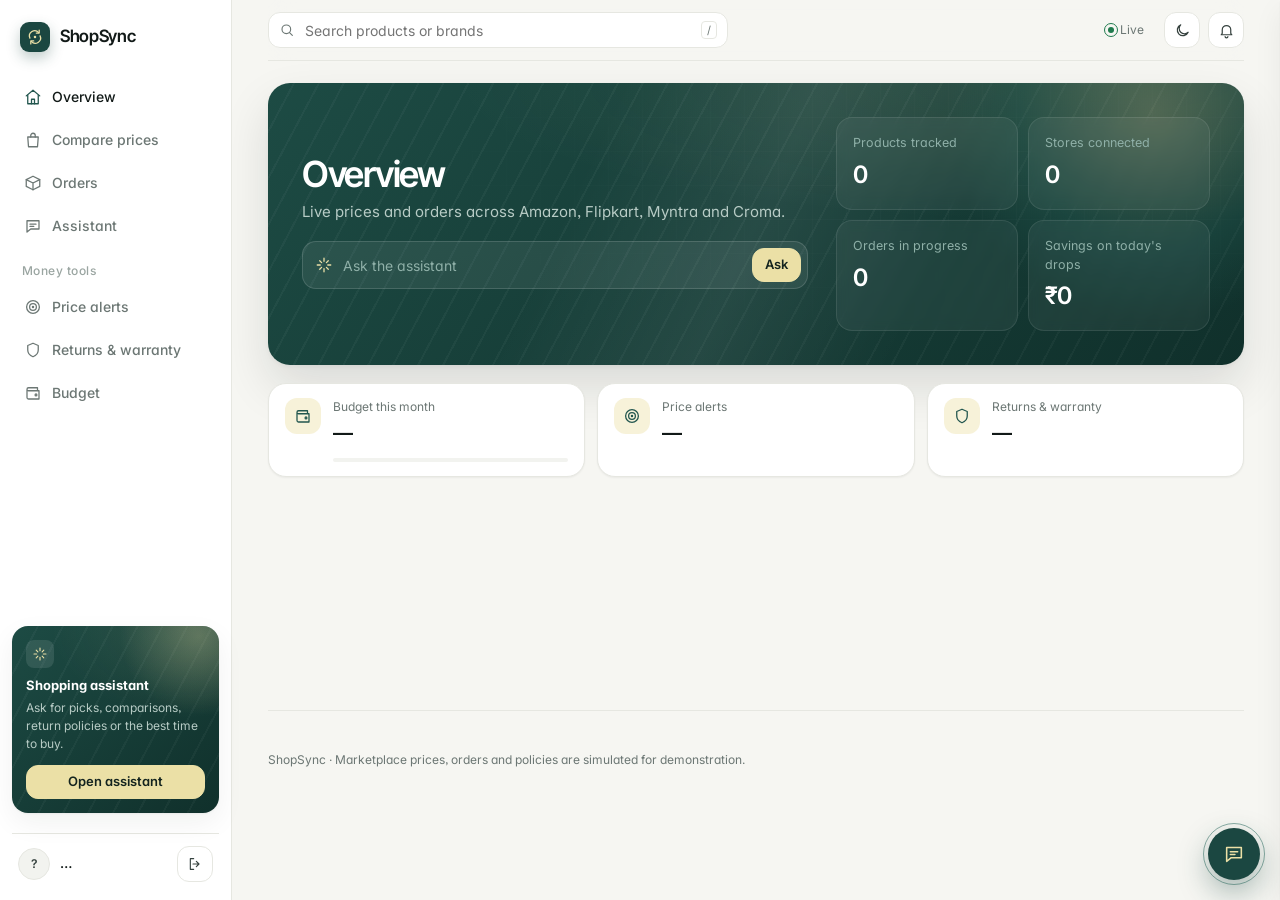
==== commit 60a06481: "New landing page, evergreen theme and interactive animations" ====
--- a/web/index.html
+++ b/web/index.html
@@ -4,18 +4,19 @@
   <meta charset="utf-8">
   <meta name="viewport" content="width=device-width, initial-scale=1">
   <title>ShopSync</title>
-  <link rel="icon" href="data:image/svg+xml,<svg xmlns='http://www.w3.org/2000/svg' viewBox='0 0 32 32'><rect width='32' height='32' rx='7' fill='%23111827'/><path d='M9 12h14l-1.2 11H10.2z' fill='none' stroke='white' stroke-width='2'/><path d='M12.5 12v-1.5a3.5 3.5 0 0 1 7 0V12' fill='none' stroke='white' stroke-width='2'/></svg>">
+  <link rel="icon" href="data:image/svg+xml,<svg xmlns='http://www.w3.org/2000/svg' viewBox='0 0 32 32'><rect width='32' height='32' rx='8' fill='%231b4741'/><path d='M9 12h14l-1.2 11H10.2z' fill='none' stroke='%23ebe0a6' stroke-width='2'/><path d='M12.5 12v-1.5a3.5 3.5 0 0 1 7 0V12' fill='none' stroke='%23ebe0a6' stroke-width='2'/></svg>">
   <link rel="preconnect" href="https://fonts.googleapis.com">
-  <link href="https://fonts.googleapis.com/css2?family=Inter:wght@400;500;600;700&display=swap" rel="stylesheet">
+  <link href="https://fonts.googleapis.com/css2?family=Inter:wght@400;500;600;700&family=Inter+Tight:wght@500;600;700&display=swap" rel="stylesheet">
   <link rel="stylesheet" href="css/base.css">
   <link rel="stylesheet" href="css/app.css">
+  <link rel="stylesheet" href="css/theme.css">
   <script>try{document.documentElement.dataset.theme=localStorage.getItem("ss-theme")||"light"}catch(e){}</script>
 </head>
 <body class="app">
 
   <!-- ============================== SIDEBAR ============================== -->
   <aside class="sidebar">
-    <div class="brand"><span class="brand-mark" data-icon="bag" data-size="16"></span>ShopSync</div>
+    <div class="brand"><span class="brand-mark" data-icon="logo" data-size="18"></span>ShopSync</div>
 
     <nav class="side-nav">
       <span class="nav-glider" aria-hidden="true"></span>
@@ -86,9 +87,9 @@
       </div>
 
       <div class="glance stagger" id="glance">
-        <button class="glance-card" data-goto="budget"><span class="g-icon"><span data-icon="wallet" data-size="18"></span></span><span class="g-body"><small>Budget this month</small><strong id="gBudget">—</strong><span class="g-sub" id="gBudgetSub"></span><span class="g-meter"><i id="gBudgetBar"></i></span></span></button>
-        <button class="glance-card" data-goto="alerts"><span class="g-icon"><span data-icon="target" data-size="18"></span></span><span class="g-body"><small>Price alerts</small><strong id="gAlerts">—</strong><span class="g-sub" id="gAlertsSub"></span></span></button>
-        <button class="glance-card" data-goto="protection"><span class="g-icon"><span data-icon="shield" data-size="18"></span></span><span class="g-body"><small>Returns &amp; warranty</small><strong id="gProt">—</strong><span class="g-sub" id="gProtSub"></span></span></button>
+        <button class="glance-card" data-tilt="5" data-goto="budget"><span class="g-icon"><span data-icon="wallet" data-size="18"></span></span><span class="g-body"><small>Budget this month</small><strong id="gBudget">—</strong><span class="g-sub" id="gBudgetSub"></span><span class="g-meter"><i id="gBudgetBar"></i></span></span></button>
+        <button class="glance-card" data-tilt="5" data-goto="alerts"><span class="g-icon"><span data-icon="target" data-size="18"></span></span><span class="g-body"><small>Price alerts</small><strong id="gAlerts">—</strong><span class="g-sub" id="gAlertsSub"></span></span></button>
+        <button class="glance-card" data-tilt="5" data-goto="protection"><span class="g-icon"><span data-icon="shield" data-size="18"></span></span><span class="g-body"><small>Returns &amp; warranty</small><strong id="gProt">—</strong><span class="g-sub" id="gProtSub"></span></span></button>
       </div>
 
       <div class="section-head reveal">
@@ -421,6 +422,7 @@
   <div class="toast-stack" id="toastStack"></div>
 
   <script src="js/icons.js"></script>
+  <script src="js/motion.js"></script>
   <script src="js/charts.js"></script>
   <script src="js/app.js"></script>
 </body>
--- a/web/css/theme.css
+++ b/web/css/theme.css
@@ -0,0 +1,260 @@
+/* ==========================================================================
+   ShopSync "Evergreen" theme: deep green + butter yellow on warm white.
+   Loaded after the page stylesheets, so it only overrides tokens and looks.
+   ========================================================================== */
+:root, [data-theme="light"] {
+  --green-950: #0f2b27;
+  --green-900: #143a35;
+  --green-800: #1b4741;
+  --green-700: #22564e;
+  --green-600: #2c6a60;
+  --green-100: #e6efec;
+  --green-50: #f1f6f4;
+  --butter: #ebe0a6;
+  --butter-strong: #dfcf80;
+  --butter-soft: #f7f2d9;
+  --on-green: #f3f6f4;
+  --on-green-2: #b7cbc5;
+  --on-green-3: #8fb0a8;
+
+  --bg: #f6f6f2;
+  --surface: #ffffff;
+  --surface-2: #f2f3ef;
+  --surface-hover: #fafaf7;
+  --border: #e6e7e1;
+  --border-strong: #d4d7ce;
+  --text: #121a18;
+  --text-2: #36423f;
+  --muted: #6c7774;
+  --accent: #22564e;
+  --accent-hover: #1b4741;
+  --accent-soft: #e6efec;
+  --accent-2: #dfcf80;
+  --btn-bg: #1b4741;
+  --btn-text: #ffffff;
+  --good: #1f7a4d;
+  --good-soft: #eaf5ee;
+  --hero:
+    radial-gradient(120% 90% at 85% 0%, rgba(235, 224, 166, .10), transparent 55%),
+    repeating-linear-gradient(118deg, rgba(255,255,255,.035) 0 2px, transparent 2px 22px),
+    linear-gradient(140deg, #1d4b44 0%, #173f39 45%, #10302b 100%);
+  --shadow-sm: 0 1px 2px rgba(18, 26, 24, .05);
+  --shadow: 0 1px 2px rgba(18, 26, 24, .05), 0 10px 28px rgba(18, 26, 24, .06);
+  --shadow-lg: 0 2px 4px rgba(18, 26, 24, .04), 0 22px 48px rgba(18, 26, 24, .12);
+  --radius: 14px;
+  --radius-sm: 10px;
+  --display: "Inter Tight", "Inter", system-ui, sans-serif;
+}
+
+[data-theme="dark"] {
+  --good: #5cc28a;
+  --good-soft: rgba(92, 194, 138, .13);
+  --shadow-sm: 0 1px 2px rgba(0, 0, 0, .3);
+  --shadow: 0 1px 2px rgba(0, 0, 0, .3), 0 10px 28px rgba(0, 0, 0, .3);
+  --shadow-lg: 0 2px 4px rgba(0, 0, 0, .3), 0 22px 48px rgba(0, 0, 0, .45);
+  --bg: #0d1412;
+  --surface: #131c1a;
+  --surface-2: #19231f;
+  --surface-hover: #172120;
+  --border: #22302c;
+  --border-strong: #2f3f3a;
+  --text: #e9efed;
+  --text-2: #c2ceca;
+  --muted: #8a9a95;
+  --accent: #8cc9b9;
+  --accent-hover: #a5d6c9;
+  --accent-soft: rgba(140, 201, 185, .12);
+  --accent-2: #dfcf80;
+  --btn-bg: #ebe0a6;
+  --btn-text: #13231f;
+  --hero:
+    radial-gradient(120% 90% at 85% 0%, rgba(235, 224, 166, .07), transparent 55%),
+    repeating-linear-gradient(118deg, rgba(255,255,255,.025) 0 2px, transparent 2px 22px),
+    linear-gradient(140deg, #173e38 0%, #12322d 45%, #0c2320 100%);
+}
+
+body { font-feature-settings: "cv11", "ss01", "ss03"; }
+h1, h2, .hero h1, .page-head h1, .cmp-title, .section-head h2 { font-family: var(--display); }
+::selection { background: var(--butter); color: #13231f; }
+
+/* ---------- buttons ---------- */
+.btn-primary { border-radius: 12px; font-weight: 600; }
+.btn-primary:hover { opacity: 1; background: var(--accent-hover); border-color: var(--accent-hover); box-shadow: 0 8px 20px rgba(27, 71, 65, .25); }
+[data-theme="dark"] .btn-primary:hover { background: #f2e9b9; border-color: #f2e9b9; }
+.btn-ghost { border-radius: 12px; border-color: var(--border); box-shadow: var(--shadow-sm); }
+.btn-butter {
+  display: inline-flex; align-items: center; justify-content: center; gap: 8px; min-height: 48px; padding: 0 26px;
+  border-radius: 12px; border: 0; background: var(--butter); color: #14241f; font-weight: 600; font-size: 15px;
+  box-shadow: inset 0 -2px 0 rgba(0,0,0,.08), 0 8px 22px rgba(0,0,0,.18);
+  transition: transform .35s var(--spring), background .2s, box-shadow .3s;
+  text-decoration: none; position: relative; overflow: hidden;
+}
+.btn-butter:hover { background: #f2e9b9; box-shadow: inset 0 -2px 0 rgba(0,0,0,.08), 0 14px 30px rgba(0,0,0,.22); }
+.btn-butter::after {
+  content: ""; position: absolute; inset: 0; transform: translateX(-120%);
+  background: linear-gradient(100deg, transparent 30%, rgba(255,255,255,.55) 50%, transparent 70%); transition: transform .7s var(--ease);
+}
+.btn-butter:hover::after { transform: translateX(120%); }
+.icon-btn { border-radius: 12px; }
+.input, .select, .search { border-radius: 12px; }
+
+/* ---------- brand ---------- */
+.brand { font-family: var(--display); font-weight: 600; font-size: 17px; letter-spacing: -.02em; }
+.brand-mark, [data-theme="dark"] .brand-mark {
+  width: 30px; height: 30px; border-radius: 9px; background: var(--green-800); color: var(--butter);
+  box-shadow: 0 6px 14px rgba(27, 71, 65, .28);
+}
+.brand-mark .ic { animation: spinSlow 14s linear infinite; }
+@keyframes spinSlow { to { transform: rotate(360deg); } }
+
+/* ---------- app shell ---------- */
+body.app { background: var(--bg); }
+.sidebar { background: var(--surface); }
+.nav-label { color: #9aa5a1; letter-spacing: .04em; text-transform: none; font-size: 12px; font-weight: 500; }
+.nav-item { border-radius: 12px; padding: 10px 12px; }
+.nav-item.active { color: var(--text); }
+.side-nav .nav-item.active .ic { color: var(--accent); }
+.nav-glider {
+  background: var(--surface); border-radius: 12px; height: 41px;
+  box-shadow: 0 0 0 1px var(--border), 0 4px 12px rgba(18, 26, 24, .06);
+}
+.nav-glider::before { background: var(--accent); }
+[data-theme="dark"] .nav-glider { background: var(--surface-2); }
+.nav-badge { border-radius: 99px; }
+
+.side-card { background: var(--hero); border-radius: 16px; }
+.side-card::after { background: radial-gradient(circle, rgba(235, 224, 166, .28), transparent 70%); }
+.side-card p { color: var(--on-green-2); }
+.side-card .btn-primary { background: var(--butter); border-color: var(--butter); color: #14241f; }
+.sc-icon { color: var(--butter); }
+
+.topbar { border-bottom-color: var(--border); }
+.page-head h1 { font-size: 30px; font-weight: 600; letter-spacing: -.035em; }
+.section-head h2 { font-size: 20px; letter-spacing: -.025em; }
+
+/* ---------- overview hero ---------- */
+.hero { border-radius: 22px; padding: 34px; isolation: isolate; }
+.hero::before {           /* slow moving light sheen */
+  content: ""; position: absolute; inset: -40%; z-index: -1; pointer-events: none;
+  background: linear-gradient(115deg, transparent 40%, rgba(255,255,255,.07) 50%, transparent 60%);
+  animation: sheen 9s ease-in-out infinite;
+}
+@keyframes sheen { 0% { transform: translateX(-30%); } 50% { transform: translateX(30%); } 100% { transform: translateX(-30%); } }
+.hero-grid { opacity: .5; }
+.hero-orb { background: radial-gradient(circle, rgba(235, 224, 166, .22), rgba(44, 106, 96, .25) 45%, transparent 70%); }
+.hero h1 { font-size: 36px; font-weight: 600; letter-spacing: -.04em; line-height: 1.1; }
+.hero-kicker, .hero-metrics .m-label, .chat-head small { color: var(--on-green-3); }
+.hero-sub { color: var(--on-green-2); font-size: 15px; }
+.hero .ask-bar { background: rgba(255,255,255,.07); border-color: rgba(255,255,255,.14); color: var(--on-green-3); border-radius: 14px; }
+.hero .ask-bar:focus-within { border-color: rgba(235, 224, 166, .7); box-shadow: 0 0 0 4px rgba(235, 224, 166, .15); }
+.hero .ask-bar input::placeholder { color: var(--on-green-3); }
+.hero .ask-bar .btn-primary { background: var(--butter); border-color: var(--butter); color: #14241f; }
+.hero .ask-icon .ic { color: var(--butter); }
+.hero .qchip { color: var(--on-green-2); border-radius: 99px; }
+.hero-metrics .metric { border-radius: 16px; }
+.hero-metrics .metric:hover { background: rgba(255,255,255,.1); }
+
+/* ---------- metric strips become separate cards ---------- */
+.metrics { gap: 12px; border: 0; background: none; box-shadow: none; }
+.metrics .metric {
+  background: var(--surface); border: 1px solid var(--border); border-radius: 16px; box-shadow: var(--shadow-sm);
+  padding: 16px 18px; transition: transform .35s var(--spring), box-shadow .3s;
+}
+.metrics .metric + .metric { border-left: 1px solid var(--border); }
+.metrics .metric:hover { transform: translateY(-2px); box-shadow: var(--shadow); }
+.m-value { font-family: var(--display); font-size: 28px; letter-spacing: -.035em; }
+
+/* ---------- cards & panels ---------- */
+.card, .panel, .glance-card, .fp-quote { border-radius: 18px; }
+.card.hoverable::before { background: radial-gradient(320px circle at var(--mx, 50%) var(--my, 0%), rgba(235, 224, 166, .28), transparent 60%); }
+[data-theme="dark"] .card.hoverable::before { background: radial-gradient(320px circle at var(--mx, 50%) var(--my, 0%), rgba(140, 201, 185, .10), transparent 60%); }
+.p-icon { border-radius: 12px; }
+.g-icon { background: var(--butter-soft); color: var(--accent); border-radius: 12px; }
+[data-theme="dark"] .g-icon { background: rgba(235, 224, 166, .1); color: var(--butter); }
+.g-body strong { font-family: var(--display); font-size: 20px; letter-spacing: -.03em; }
+.verdict { border-radius: 99px; }
+.sbar.best .fill { background: var(--accent); }
+.status-pill { border-radius: 99px; }
+
+/* chips & segmented controls */
+.seg { border-radius: 12px; }
+.seg::before { border-radius: 9px; }
+.qchip { border-radius: 99px; }
+.chip-toggle.on { background: var(--green-800); border-color: var(--green-800); color: #fff; }
+[data-theme="dark"] .chip-toggle.on { background: var(--butter); border-color: var(--butter); color: #14241f; }
+
+/* tooltips like a dark pill */
+.chart-tip { background: var(--green-950); color: #fff; border-radius: 12px; }
+[data-theme="dark"] .chart-tip { background: #f3f6f4; color: #0f2b27; }
+
+/* meters use the brand green */
+.meter > i { background: var(--accent); }
+.g-meter i { background: var(--accent); }
+
+/* ---------- assistant ---------- */
+.chat-fab, [data-theme="dark"] .chat-fab { background: var(--green-800); color: var(--butter); box-shadow: 0 12px 30px rgba(27, 71, 65, .38); }
+.chat-fab::before { border-color: rgba(44, 106, 96, .55); }
+.chat-head { background: var(--hero); }
+.chat-avatar { color: var(--butter); }
+.msg.user .bubble, [data-theme="dark"] .msg.user .bubble { background: var(--green-800); color: #fff; }
+.chat-action { border-radius: 99px; }
+
+/* ---------- budget hero + misc on green ---------- */
+.bh-main > small, .bh-figure span, .bh-bar .mark small, .bh-stats small { color: var(--on-green-3); }
+.budget-hero { border-radius: 22px; }
+.budget-hero .level-pill { background: rgba(235, 224, 166, .16) !important; color: var(--butter); }
+.test-curl pre { background: var(--green-950); color: #d6e4df; }
+
+/* ---------- live price ticks ---------- */
+@keyframes flashDown { 0%, 35% { color: var(--good); background: var(--good-soft); box-shadow: 0 0 0 3px var(--good-soft); } }
+
+/* ---------- magnetic buttons (see motion.js) ---------- */
+.magnetic { transition: transform .35s var(--spring); will-change: transform; }
+
+/* ---------- cursor glow on dark green surfaces ---------- */
+.glow-follow { --gx: 50%; --gy: 50%; }
+.glow-follow::after {
+  content: ""; position: absolute; inset: 0; border-radius: inherit; pointer-events: none; z-index: 0;
+  background: radial-gradient(420px circle at var(--gx) var(--gy), rgba(235, 224, 166, .12), transparent 60%);
+  opacity: 0; transition: opacity .4s;
+}
+.glow-follow:hover::after { opacity: 1; }
+
+/* scroll progress bar */
+.scroll-progress { position: fixed; top: 0; left: 0; right: 0; height: 3px; z-index: 100; pointer-events: none; }
+.scroll-progress i { display: block; height: 100%; width: 100%; background: linear-gradient(90deg, var(--accent), var(--butter-strong)); transform-origin: left; transform: scaleX(0); }
+
+/* ---------- scroll reveal (motion.js) ---------- */
+[data-reveal] { opacity: 0; transform: translateY(26px); transition: opacity .8s var(--ease), transform .9s var(--ease); transition-delay: var(--d, 0s); }
+[data-reveal="left"] { transform: translateX(-30px); }
+[data-reveal="right"] { transform: translateX(30px); }
+[data-reveal="scale"] { transform: scale(.94) translateY(16px); }
+[data-reveal].is-in { opacity: 1; transform: none; }
+@media (prefers-reduced-motion: reduce) { [data-reveal] { opacity: 1; transform: none; } }
+.side-nav .nav-item > span:not(.nav-badge):not([data-icon]) { white-space: nowrap; }
+
+/* ---------- login page ---------- */
+.login-page .brand { color: var(--text); text-decoration: none; }
+.login-top-actions { display: flex; align-items: center; gap: 10px; }
+.back-link { display: inline-flex; align-items: center; gap: 6px; color: var(--muted); text-decoration: none; font-size: 13.5px; font-weight: 500; transition: color .2s; }
+.back-link .ic { transform: rotate(180deg); transition: transform .3s var(--spring); }
+.back-link:hover { color: var(--text); }
+.back-link:hover .ic { transform: rotate(180deg) translateX(3px); }
+.login-intro { position: relative; isolation: isolate; border-radius: 26px !important; }
+.login-intro::before {
+  content: ""; position: absolute; inset: -50%; z-index: -1; pointer-events: none;
+  background: linear-gradient(115deg, transparent 42%, rgba(255,255,255,.07) 50%, transparent 58%); animation: sheen 10s ease-in-out infinite;
+}
+.login-intro .kicker { color: var(--butter) !important; }
+.login-intro h1 { font-size: 46px !important; letter-spacing: -.045em !important; line-height: 1.04 !important; }
+.login-intro .lead { color: var(--on-green-2) !important; }
+.login-intro .points { color: var(--on-green) !important; }
+.login-intro .points .ic { color: var(--butter); }
+.login-intro .hero-orb { background: radial-gradient(circle, rgba(235, 224, 166, .25), rgba(44, 106, 96, .2) 45%, transparent 70%) !important; }
+.preview { border-radius: 18px !important; }
+.auth-card { border-radius: 24px !important; }
+.auth-card h2 { font-size: 26px; letter-spacing: -.035em; }
+.auth-tabs { border-radius: 12px !important; }
+.auth-tab { border-radius: 9px !important; }
+.login-page input { border-radius: 12px !important; }
+.login-intro .points li span { background: rgba(235, 224, 166, .14) !important; color: var(--butter) !important; }
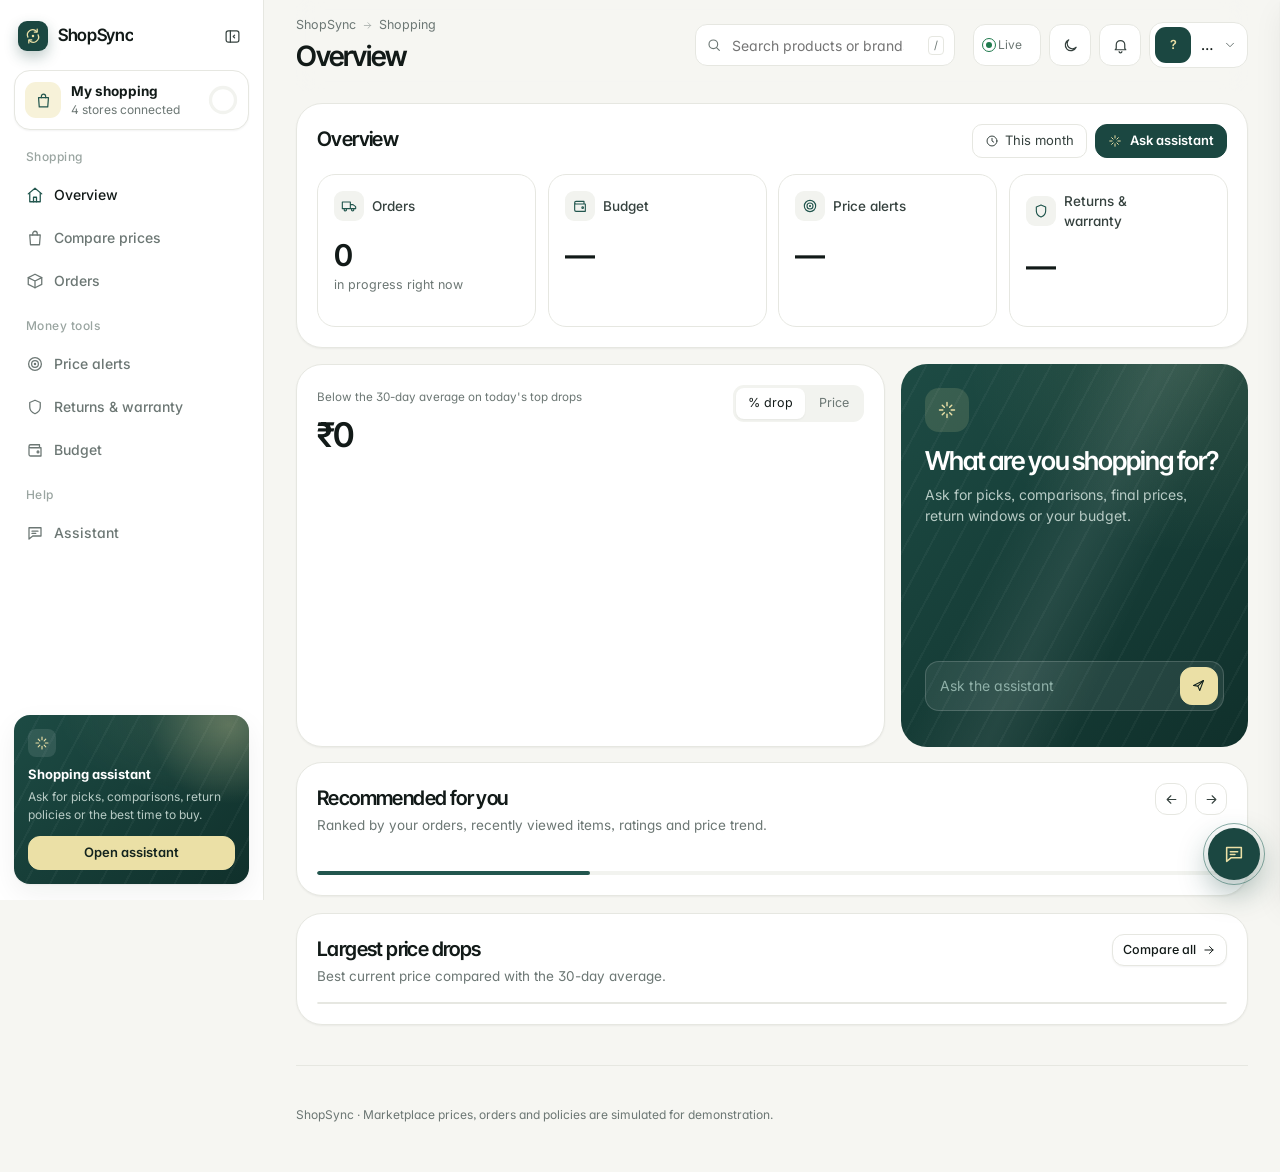
==== commit 4d948dd6: "Restructure dashboard layout with new interactions" ====
--- a/web/index.html
+++ b/web/index.html
@@ -10,24 +10,36 @@
   <link rel="stylesheet" href="css/base.css">
   <link rel="stylesheet" href="css/app.css">
   <link rel="stylesheet" href="css/theme.css">
+  <link rel="stylesheet" href="css/layout.css">
   <script>try{document.documentElement.dataset.theme=localStorage.getItem("ss-theme")||"light"}catch(e){}</script>
 </head>
 <body class="app">
 
   <!-- ============================== SIDEBAR ============================== -->
-  <aside class="sidebar">
-    <div class="brand"><span class="brand-mark" data-icon="logo" data-size="18"></span>ShopSync</div>
+  <aside class="sidebar" id="sidebar">
+    <div class="side-top">
+      <div class="brand"><span class="brand-mark" data-icon="logo" data-size="18"></span><span class="brand-text">ShopSync</span></div>
+      <button class="icon-btn collapse-btn" id="collapseBtn" aria-label="Collapse sidebar" title="Collapse sidebar"><span data-icon="sidebar" data-size="17"></span></button>
+    </div>
+
+    <button class="workspace" data-goto="budget" title="Your month at a glance">
+      <span class="ws-icon"><span data-icon="bag" data-size="17"></span></span>
+      <span class="ws-text"><strong id="wsName">My shopping</strong><small id="wsSub">4 stores connected</small></span>
+      <span class="ws-ring" aria-hidden="true"><svg viewBox="0 0 36 36"><circle cx="18" cy="18" r="15" class="trk"/><circle cx="18" cy="18" r="15" class="val" id="wsRing"/></svg></span>
+    </button>
 
     <nav class="side-nav">
       <span class="nav-glider" aria-hidden="true"></span>
-      <button class="nav-item active" data-view="discover"><span data-icon="home"></span><span>Overview</span></button>
-      <button class="nav-item" data-view="shop"><span data-icon="bag"></span><span>Compare prices</span></button>
-      <button class="nav-item" data-view="orders"><span data-icon="box"></span><span>Orders</span><span class="nav-badge" id="ordersBadge"></span></button>
-      <button class="nav-item" data-open-chat><span data-icon="chat"></span><span>Assistant</span></button>
+      <div class="nav-label">Shopping</div>
+      <button class="nav-item active" data-view="discover" title="Overview"><span data-icon="home"></span><span>Overview</span></button>
+      <button class="nav-item" data-view="shop" title="Compare prices"><span data-icon="bag"></span><span>Compare prices</span></button>
+      <button class="nav-item" data-view="orders" title="Orders"><span data-icon="box"></span><span>Orders</span><span class="nav-badge" id="ordersBadge"></span></button>
       <div class="nav-label">Money tools</div>
-      <button class="nav-item" data-view="alerts"><span data-icon="target"></span><span>Price alerts</span><span class="nav-badge" id="alertsBadge"></span></button>
-      <button class="nav-item" data-view="protection"><span data-icon="shield"></span><span>Returns &amp; warranty</span><span class="nav-badge warn" id="protBadge"></span></button>
-      <button class="nav-item" data-view="budget"><span data-icon="wallet"></span><span>Budget</span></button>
+      <button class="nav-item" data-view="alerts" title="Price alerts"><span data-icon="target"></span><span>Price alerts</span><span class="nav-badge" id="alertsBadge"></span></button>
+      <button class="nav-item" data-view="protection" title="Returns & warranty"><span data-icon="shield"></span><span>Returns &amp; warranty</span><span class="nav-badge warn" id="protBadge"></span></button>
+      <button class="nav-item" data-view="budget" title="Budget"><span data-icon="wallet"></span><span>Budget</span></button>
+      <div class="nav-label">Help</div>
+      <button class="nav-item" data-open-chat title="Assistant"><span data-icon="chat"></span><span>Assistant</span></button>
     </nav>
 
     <div class="side-card">
@@ -36,21 +48,16 @@
       <p>Ask for picks, comparisons, return policies or the best time to buy.</p>
       <button class="btn-primary small" data-open-chat>Open assistant</button>
     </div>
-
-    <div class="user-block">
-      <div class="avatar" id="userAvatar">?</div>
-      <div class="user-meta">
-        <strong id="userName">…</strong>
-        <small id="userEmail"></small>
-      </div>
-      <button class="icon-btn" id="logoutBtn" title="Sign out" aria-label="Sign out"><span data-icon="logout" data-size="16"></span></button>
-    </div>
   </aside>
 
   <!-- ============================== MAIN ============================== -->
   <div class="main">
     <header class="topbar">
-      <div class="search">
+      <div class="tb-title">
+        <small class="crumb"><span>ShopSync</span><span data-icon="arrow" data-size="11"></span><span id="crumbGroup">Shopping</span></small>
+        <h1 id="pageTitle"><span>Overview</span></h1>
+      </div>
+      <div class="search" id="searchBox">
         <span class="search-icon" data-icon="search" data-size="16"></span>
         <input id="globalSearch" type="search" placeholder="Search products or brands" autocomplete="off">
         <kbd>/</kbd>
@@ -59,59 +66,100 @@
         <span class="live-pill"><span class="live-dot"></span><span>Live</span><small id="lastSync"></small></span>
         <button class="icon-btn" id="themeToggle" aria-label="Toggle theme"></button>
         <button class="icon-btn" id="alertsBtn" aria-label="Notifications"><span data-icon="bell" data-size="17"></span><span class="count hidden" id="alertCount">0</span></button>
+        <div class="user-wrap">
+          <button class="user-chip" id="userChip" aria-haspopup="true" aria-expanded="false">
+            <span class="avatar" id="userAvatar">?</span>
+            <span class="user-meta"><strong id="userName">…</strong><small id="userEmail"></small></span>
+            <span class="chev" data-icon="chevron" data-size="14"></span>
+          </button>
+          <div class="user-menu" id="userMenu" role="menu">
+            <button data-goto="budget" role="menuitem"><span data-icon="wallet" data-size="15"></span>My budget</button>
+            <button data-goto="alerts" role="menuitem"><span data-icon="target" data-size="15"></span>Price alerts</button>
+            <button data-goto="orders" role="menuitem"><span data-icon="box" data-size="15"></span>Orders</button>
+            <hr>
+            <button id="logoutBtn" role="menuitem" class="danger"><span data-icon="logout" data-size="15"></span>Sign out</button>
+          </div>
+        </div>
       </div>
     </header>
 
     <!-- ------------------------------ OVERVIEW ------------------------------ -->
-    <section class="view active" id="view-discover">
-      <div class="hero">
-        <div class="hero-grid" aria-hidden="true"></div>
-        <div class="hero-orb" aria-hidden="true"></div>
-        <div class="hero-content">
-          <p class="hero-kicker" id="heroDate"></p>
-          <h1 id="greeting">Overview</h1>
-          <p class="hero-sub">Live prices and orders across Amazon, Flipkart, Myntra and Croma.</p>
+    <section class="view active" id="view-discover" data-group="Shopping">
+      <div class="page-head"><div><h1>Overview</h1><p>Your stores, money and orders at a glance.</p></div></div>
+
+      <div class="ov-panel">
+        <div class="ov-head">
+          <div><h2 id="greeting">Overview</h2><p class="muted" id="heroDate"></p></div>
+          <div class="ov-actions">
+            <span class="hc-chip-sm"><span data-icon="clock" data-size="14"></span>This month</span>
+            <button class="btn-primary small" data-open-chat><span data-icon="spark" data-size="14"></span>Ask assistant</button>
+          </div>
+        </div>
+        <div class="kpis stagger" id="glance">
+          <button class="kpi" data-tilt="4" data-goto="orders" style="--i:0">
+            <span class="kpi-top"><span class="kpi-ic"><span data-icon="truck" data-size="16"></span></span>Orders<span class="kpi-more" data-icon="arrow" data-size="14"></span></span>
+            <strong class="kpi-val" id="heroActive">0</strong><small>in progress right now</small>
+          </button>
+          <button class="kpi" data-tilt="4" data-goto="budget" style="--i:1">
+            <span class="kpi-top"><span class="kpi-ic"><span data-icon="wallet" data-size="16"></span></span>Budget<span class="kpi-more" data-icon="arrow" data-size="14"></span></span>
+            <strong class="kpi-val" id="gBudget">—</strong><small id="gBudgetSub"></small>
+            <span class="g-meter"><i id="gBudgetBar"></i></span>
+          </button>
+          <button class="kpi" data-tilt="4" data-goto="alerts" style="--i:2">
+            <span class="kpi-top"><span class="kpi-ic"><span data-icon="target" data-size="16"></span></span>Price alerts<span class="kpi-more" data-icon="arrow" data-size="14"></span></span>
+            <strong class="kpi-val" id="gAlerts">—</strong><small id="gAlertsSub"></small>
+          </button>
+          <button class="kpi" data-tilt="4" data-goto="protection" style="--i:3">
+            <span class="kpi-top"><span class="kpi-ic"><span data-icon="shield" data-size="16"></span></span>Returns &amp; warranty<span class="kpi-more" data-icon="arrow" data-size="14"></span></span>
+            <strong class="kpi-val" id="gProt">—</strong><small id="gProtSub"></small>
+          </button>
+        </div>
+      </div>
+
+      <div class="ov-row">
+        <div class="ov-panel drops-panel">
+          <div class="ov-head">
+            <div><small class="muted">Below the 30-day average on today's top drops</small><h2 class="big" id="heroSavings">₹0</h2></div>
+            <div class="mini-seg" id="dropMode"><button class="on" data-mode="pct">% drop</button><button data-mode="price">Price</button></div>
+          </div>
+          <div class="drop-chart" id="dropChart"></div>
+        </div>
+
+        <div class="ov-ask" data-glow>
+          <span class="ov-ask-icon"><span data-icon="spark" data-size="20"></span></span>
+          <h2>What are you shopping for?</h2>
+          <p>Ask for picks, comparisons, final prices, return windows or your budget.</p>
           <form class="ask-bar" id="heroAsk">
-            <span class="ask-icon" data-icon="spark" data-size="18"></span>
             <input id="heroAskInput" type="text" autocomplete="off" placeholder="Ask the assistant">
-            <button class="btn-primary small" type="submit">Ask</button>
+            <button class="btn-primary small" type="submit" aria-label="Ask"><span data-icon="send" data-size="15"></span></button>
           </form>
           <div class="quick-chips" id="heroChips"></div>
         </div>
-        <div class="hero-metrics">
-          <div class="metric"><span class="m-label">Products tracked</span><span class="m-value" data-count="18">0</span></div>
-          <div class="metric"><span class="m-label">Stores connected</span><span class="m-value" data-count="4">0</span></div>
-          <div class="metric"><span class="m-label">Orders in progress</span><span class="m-value" id="heroActive">0</span></div>
-          <div class="metric"><span class="m-label">Savings on today's drops</span><span class="m-value" id="heroSavings">₹0</span></div>
-        </div>
-      </div>
-
-      <div class="glance stagger" id="glance">
-        <button class="glance-card" data-tilt="5" data-goto="budget"><span class="g-icon"><span data-icon="wallet" data-size="18"></span></span><span class="g-body"><small>Budget this month</small><strong id="gBudget">—</strong><span class="g-sub" id="gBudgetSub"></span><span class="g-meter"><i id="gBudgetBar"></i></span></span></button>
-        <button class="glance-card" data-tilt="5" data-goto="alerts"><span class="g-icon"><span data-icon="target" data-size="18"></span></span><span class="g-body"><small>Price alerts</small><strong id="gAlerts">—</strong><span class="g-sub" id="gAlertsSub"></span></span></button>
-        <button class="glance-card" data-tilt="5" data-goto="protection"><span class="g-icon"><span data-icon="shield" data-size="18"></span></span><span class="g-body"><small>Returns &amp; warranty</small><strong id="gProt">—</strong><span class="g-sub" id="gProtSub"></span></span></button>
-      </div>
-
-      <div class="section-head reveal">
-        <div>
-          <h2>Recommended for you</h2>
-          <p>Ranked by your orders, recently viewed items, ratings and price trend.</p>
-        </div>
-        <button class="link-btn" data-open-chat data-prompt="Recommend something for me">More suggestions</button>
-      </div>
-      <div class="rec-row reveal" id="recRow"></div>
-
-      <div class="section-head reveal">
-        <div>
-          <h2>Largest price drops</h2>
-          <p>Best current price compared with the 30-day average.</p>
-        </div>
-      </div>
-      <div class="deal-table reveal" id="dealGrid"></div>
+      </div>
+
+      <div class="ov-panel">
+        <div class="ov-head">
+          <div><h2>Recommended for you</h2><p class="muted">Ranked by your orders, recently viewed items, ratings and price trend.</p></div>
+          <div class="ov-actions">
+            <button class="icon-btn small" id="recPrev" aria-label="Previous"><span data-icon="arrow" data-size="15" class="flip"></span></button>
+            <button class="icon-btn small" id="recNext" aria-label="Next"><span data-icon="arrow" data-size="15"></span></button>
+          </div>
+        </div>
+        <div class="rec-row carousel" id="recRow"></div>
+        <div class="car-progress"><i id="recProgress"></i></div>
+      </div>
+
+      <div class="ov-panel">
+        <div class="ov-head">
+          <div><h2>Largest price drops</h2><p class="muted">Best current price compared with the 30-day average.</p></div>
+          <button class="btn-ghost small" data-goto="shop">Compare all<span data-icon="arrow" data-size="14"></span></button>
+        </div>
+        <div class="deal-table" id="dealGrid"></div>
+      </div>
     </section>
 
     <!-- ------------------------------ COMPARE ------------------------------ -->
-    <section class="view" id="view-shop">
+    <section class="view" id="view-shop" data-group="Shopping">
       <div class="page-head">
         <div>
           <h1>Compare prices</h1>
@@ -134,7 +182,7 @@
     </section>
 
     <!-- ------------------------------ ORDERS ------------------------------ -->
-    <section class="view" id="view-orders">
+    <section class="view" id="view-orders" data-group="Shopping">
       <div class="page-head">
         <div>
           <h1>Orders</h1>
@@ -167,7 +215,7 @@
 
 
     <!-- ------------------------------ PRICE ALERTS ------------------------------ -->
-    <section class="view" id="view-alerts">
+    <section class="view" id="view-alerts" data-group="Money tools">
       <div class="page-head">
         <div>
           <h1>Price alerts</h1>
@@ -180,7 +228,7 @@
     </section>
 
     <!-- ------------------------------ RETURNS & WARRANTY ------------------------------ -->
-    <section class="view" id="view-protection">
+    <section class="view" id="view-protection" data-group="Money tools">
       <div class="page-head">
         <div>
           <h1>Returns &amp; warranty</h1>
@@ -200,7 +248,7 @@
     </section>
 
     <!-- ------------------------------ BUDGET ------------------------------ -->
-    <section class="view" id="view-budget">
+    <section class="view" id="view-budget" data-group="Money tools">
       <div class="page-head">
         <div>
           <h1>Budget</h1>
--- a/web/css/layout.css
+++ b/web/css/layout.css
@@ -0,0 +1,264 @@
+/* ==========================================================================
+   App layout v3: collapsible sidebar, title top bar, panel-based pages.
+   Same colours as theme.css; only structure and motion change here.
+   ========================================================================== */
+body.app { --side-w: 264px; }
+body.app.side-collapsed { --side-w: 84px; }
+
+/* ---------- sidebar ---------- */
+.sidebar {
+  width: var(--side-w); gap: 14px; padding: 16px 14px; overflow: hidden;
+  transition: width .5s var(--spring), padding .4s var(--ease);
+}
+.side-top { display: flex; align-items: center; justify-content: space-between; gap: 8px; min-height: 40px; }
+.side-top .brand { padding: 0 4px; white-space: nowrap; }
+.brand-text { transition: opacity .25s, transform .4s var(--spring); }
+.collapse-btn { width: 34px; height: 34px; border-color: transparent; }
+.collapse-btn .ic { transition: transform .5s var(--spring); }
+.side-collapsed .collapse-btn .ic { transform: scaleX(-1); }
+
+.workspace {
+  display: flex; align-items: center; gap: 10px; width: 100%; padding: 10px; text-align: left;
+  border: 1px solid var(--border); border-radius: 16px; background: var(--surface); box-shadow: var(--shadow-sm);
+  transition: border-color .2s, box-shadow .3s, transform .35s var(--spring);
+}
+.workspace:hover { border-color: var(--border-strong); box-shadow: var(--shadow); transform: translateY(-1px); }
+.ws-icon { width: 36px; height: 36px; flex: none; border-radius: 11px; display: grid; place-items: center; background: var(--butter-soft); color: var(--accent); }
+[data-theme="dark"] .ws-icon { background: rgba(235, 224, 166, .12); color: var(--butter); }
+.ws-text { flex: 1; min-width: 0; display: flex; flex-direction: column; white-space: nowrap; transition: opacity .25s; }
+.ws-text strong { font-size: 13.5px; overflow: hidden; text-overflow: ellipsis; }
+.ws-text small { font-size: 12px; color: var(--muted); overflow: hidden; text-overflow: ellipsis; }
+.ws-ring { width: 30px; height: 30px; flex: none; transition: opacity .25s; }
+.ws-ring svg { width: 100%; height: 100%; transform: rotate(-90deg); }
+.ws-ring circle { fill: none; stroke-width: 4; }
+.ws-ring .trk { stroke: var(--surface-2); }
+.ws-ring .val { stroke: var(--accent); stroke-linecap: round; stroke-dasharray: 94.2; stroke-dashoffset: 94.2; transition: stroke-dashoffset 1.2s var(--ease), stroke .3s; }
+.ws-ring .val.lv-WATCH { stroke: var(--warn); }
+.ws-ring .val.lv-WARNING { stroke: #d97706; }
+.ws-ring .val.lv-OVER { stroke: var(--bad); }
+
+.side-nav { gap: 2px; }
+.nav-label { margin: 14px 12px 6px; white-space: nowrap; transition: opacity .25s; }
+.nav-label:first-of-type { margin-top: 4px; }
+.nav-item { overflow: hidden; white-space: nowrap; }
+.nav-item > span:not([data-icon]):not(.nav-badge) { transition: opacity .25s, transform .4s var(--spring); }
+.nav-item .ic { flex: none; }
+
+/* collapsed rail */
+.side-collapsed .brand-text, .side-collapsed .ws-text, .side-collapsed .ws-ring,
+.side-collapsed .nav-item > span:not([data-icon]):not(.nav-badge) { opacity: 0; transform: translateX(-6px); pointer-events: none; }
+.side-collapsed .nav-label { opacity: 0; height: 0; margin: 6px 0; overflow: hidden; }
+.side-collapsed .side-card { opacity: 0; pointer-events: none; transform: translateY(10px); }
+.side-collapsed .side-top { flex-direction: column; gap: 10px; }
+.side-collapsed .workspace { padding: 7px; }
+.side-collapsed .nav-item { padding-left: 17px; }
+.side-collapsed .nav-badge { position: absolute; left: 34px; top: 6px; min-width: 16px; height: 16px; font-size: 10px; padding: 0 4px; }
+.side-card { transition: opacity .3s, transform .4s var(--spring); }
+
+/* ripple */
+.nav-item, .kpi, .user-menu button { position: relative; overflow: hidden; }
+.ripple {
+  position: absolute; width: 10px; height: 10px; margin: -5px 0 0 -5px; border-radius: 50%; pointer-events: none;
+  background: var(--accent); opacity: .18; animation: ripple .65s var(--ease) forwards;
+}
+@keyframes ripple { to { transform: scale(40); opacity: 0; } }
+
+/* ---------- main + top bar ---------- */
+.main { margin-left: var(--side-w); max-width: none; padding: 0 32px 40px; transition: margin-left .5s var(--spring); }
+.main > .view, .main > .app-footer { max-width: 1400px; }
+.topbar {
+  display: grid; grid-template-columns: minmax(0, 1fr) auto auto; gap: 18px; align-items: center;
+  padding: 16px 0; margin-bottom: 12px; border-bottom: 0;
+}
+.tb-title { min-width: 0; }
+.crumb { display: flex; align-items: center; gap: 6px; color: var(--muted); font-size: 12.5px; }
+.crumb .ic { opacity: .6; }
+#pageTitle { position: relative; height: 38px; margin: 2px 0 0; font-size: 28px; font-weight: 600; letter-spacing: -.035em; overflow: hidden; }
+#pageTitle span { position: absolute; left: 0; top: 0; white-space: nowrap; line-height: 38px; }
+#pageTitle span.in { animation: titleIn .5s var(--spring) both; }
+#pageTitle span.out { animation: titleOut .35s var(--ease) both; }
+@keyframes titleIn { from { transform: translateY(100%); opacity: 0; } }
+@keyframes titleOut { to { transform: translateY(-100%); opacity: 0; } }
+
+.search { width: 260px; max-width: none; height: 42px; border-radius: 12px; transition: width .5s var(--spring), box-shadow .2s, border-color .2s; }
+.search.wide { width: 380px; }
+.top-actions { margin: 0; gap: 8px; }
+.top-actions .icon-btn { width: 42px; height: 42px; }
+.live-pill { height: 42px; padding: 0 12px; border: 1px solid var(--border); border-radius: 12px; background: var(--surface); }
+
+.user-wrap { position: relative; }
+.user-chip {
+  display: flex; align-items: center; gap: 10px; height: 46px; padding: 0 10px 0 5px; border-radius: 14px;
+  border: 1px solid var(--border); background: var(--surface); text-align: left; transition: border-color .2s, box-shadow .3s;
+}
+.user-chip:hover, .user-chip[aria-expanded="true"] { border-color: var(--border-strong); box-shadow: var(--shadow); }
+.user-chip .avatar { width: 36px; height: 36px; border-radius: 11px; background: var(--green-800); color: var(--butter); border: 0; font-size: 12.5px; }
+.user-chip .user-meta { max-width: 150px; }
+.user-chip .chev { color: var(--muted); transition: transform .4s var(--spring); }
+.user-chip[aria-expanded="true"] .chev { transform: rotate(180deg); }
+.user-menu {
+  position: absolute; right: 0; top: calc(100% + 8px); z-index: 40; min-width: 210px; padding: 6px;
+  border: 1px solid var(--border); border-radius: 16px; background: var(--surface); box-shadow: var(--shadow-lg);
+  opacity: 0; visibility: hidden; transform: translateY(-6px) scale(.97); transform-origin: top right;
+  transition: opacity .2s, transform .4s var(--spring), visibility .4s;
+}
+.user-menu.open { opacity: 1; visibility: visible; transform: none; }
+.user-menu button {
+  display: flex; align-items: center; gap: 10px; width: 100%; padding: 9px 10px; border: 0; border-radius: 10px;
+  background: none; font-size: 13.5px; color: var(--text-2); text-align: left; transition: background .15s, padding-left .25s var(--ease);
+}
+.user-menu button:hover { background: var(--surface-2); padding-left: 14px; }
+.user-menu .danger { color: var(--bad); }
+.user-menu hr { border: 0; border-top: 1px solid var(--border); margin: 6px 4px; }
+
+/* ---------- every page sits inside one large panel ---------- */
+.view:not(#view-discover) {
+  padding: 24px; border: 1px solid var(--border); border-radius: 26px; background: var(--surface); box-shadow: var(--shadow-sm);
+}
+.view.active { animation: panelIn .55s var(--spring); }
+@keyframes panelIn { from { opacity: 0; transform: translateY(14px) scale(.985); } }
+.view .page-head { margin: 0 0 20px; align-items: center; }
+.view .page-head h1 { display: none; }
+.view .page-head p { margin: 0; color: var(--muted); font-size: 14px; max-width: 680px; }
+#view-discover > .page-head { display: none; }
+.view:not(#view-discover) .metrics .metric { background: var(--surface-2); box-shadow: none; border-color: transparent; }
+.view:not(#view-discover) .metrics .metric:hover { background: var(--surface); border-color: var(--border); box-shadow: var(--shadow); }
+.view:not(#view-discover) .order-list, .view:not(#view-discover) .deal-table { box-shadow: none; }
+
+/* ---------- overview ---------- */
+.ov-panel {
+  margin-bottom: 16px; padding: 20px; border: 1px solid var(--border); border-radius: 26px; background: var(--surface);
+  box-shadow: var(--shadow-sm); animation: panelIn .6s var(--spring) both;
+}
+.ov-row > *, .ov-panel:nth-of-type(3) { animation-delay: .08s; }
+.ov-panel:nth-of-type(4) { animation-delay: .14s; }
+.ov-head { display: flex; justify-content: space-between; align-items: flex-start; gap: 16px; margin-bottom: 16px; }
+.ov-head h2 { margin: 0; font-size: 20px; font-weight: 600; letter-spacing: -.03em; }
+.ov-head h2.big { font-size: 34px; letter-spacing: -.045em; margin-top: 2px; }
+.ov-head p { margin: 2px 0 0; font-size: 13.5px; }
+.ov-actions { display: flex; align-items: center; gap: 8px; }
+.hc-chip-sm { display: inline-flex; align-items: center; gap: 6px; height: 34px; padding: 0 12px; border: 1px solid var(--border); border-radius: 10px; font-size: 13px; color: var(--text-2); }
+.ov-actions .btn-primary .ic { color: var(--butter); }
+[data-theme="dark"] .ov-actions .btn-primary .ic { color: var(--green-800); }
+
+.kpis { display: grid; grid-template-columns: repeat(4, 1fr); gap: 12px; }
+.kpi {
+  display: flex; flex-direction: column; gap: 4px; padding: 16px; text-align: left; border: 1px solid var(--border);
+  border-radius: 18px; background: var(--surface); transition: border-color .2s, box-shadow .35s, background .2s;
+}
+.kpi:hover { border-color: var(--border-strong); box-shadow: var(--shadow-lg); }
+.kpi-top { display: flex; align-items: center; gap: 8px; margin-bottom: 14px; font-size: 13.5px; font-weight: 500; color: var(--text-2); }
+.kpi-ic { width: 30px; height: 30px; border-radius: 9px; display: grid; place-items: center; background: var(--surface-2); color: var(--accent); transition: background .3s, color .3s, transform .45s var(--spring); }
+.kpi:hover .kpi-ic { background: var(--green-800); color: var(--butter); transform: rotate(-8deg) scale(1.05); }
+.kpi-more { margin-left: auto; color: var(--muted); opacity: 0; transform: translateX(-6px); transition: opacity .25s, transform .4s var(--spring); }
+.kpi:hover .kpi-more { opacity: 1; transform: none; }
+.kpi-val { font-family: var(--display); font-size: 30px; font-weight: 600; letter-spacing: -.04em; line-height: 1.1; }
+.kpi small { color: var(--muted); font-size: 12.5px; min-height: 18px; }
+.kpi .g-meter { margin-top: 8px; }
+
+.ov-row { display: grid; grid-template-columns: minmax(0, 1.7fr) minmax(300px, 1fr); gap: 16px; margin-bottom: 16px; }
+.ov-row .ov-panel { margin-bottom: 0; }
+.mini-seg { display: flex; padding: 3px; gap: 2px; border-radius: 11px; background: var(--surface-2); }
+.mini-seg button { border: 0; background: none; padding: 6px 12px; border-radius: 8px; font-size: 12.5px; color: var(--muted); transition: background .25s, color .25s, box-shadow .25s; }
+.mini-seg button.on { background: var(--surface); color: var(--text); box-shadow: var(--shadow-sm); }
+
+/* bar chart of today's drops */
+.drop-chart { position: relative; display: flex; align-items: flex-end; gap: 10px; height: 250px; padding: 34px 4px 0; }
+.dc-grid { position: absolute; inset: 34px 0 34px; display: flex; flex-direction: column; justify-content: space-between; pointer-events: none; }
+.dc-grid span { border-top: 1.5px dashed var(--border); }
+.dc-bar { position: relative; flex: 1; height: 100%; display: flex; flex-direction: column; justify-content: flex-end; align-items: center; gap: 8px; padding: 0; border: 0; background: none; cursor: pointer; }
+.dc-bar i { position: relative; width: 100%; max-width: 64px; height: calc((100% - 34px) * var(--h) / 100); border-radius: 12px; background: var(--butter); transition: background .3s, transform .4s var(--spring); transform-origin: bottom; }
+[data-theme="dark"] .dc-bar i { background: rgba(235, 224, 166, .55); }
+.dc-bar i::before { content: ""; position: absolute; left: 0; right: 0; top: -9px; height: 5px; border-radius: 4px; background: inherit; opacity: .6; }
+.dc-bar.grow i { animation: growY .9s var(--spring) both; animation-delay: calc(var(--i) * 60ms); }
+.dc-bar.on i { background: var(--green-800); }
+[data-theme="dark"] .dc-bar.on i { background: var(--accent); }
+.dc-bar:hover i { transform: scaleY(1.03); }
+.dc-ic { width: 26px; height: 26px; display: grid; place-items: center; color: var(--muted); transition: color .2s, transform .35s var(--spring); }
+.dc-bar.on .dc-ic { color: var(--text); transform: translateY(-2px); }
+.dc-tip {
+  position: absolute; z-index: 2; bottom: calc((100% - 34px) * var(--h) / 100 + 46px); left: 50%; transform: translate(-50%, 6px) scale(.95);
+  padding: 8px 12px; border-radius: 12px; background: var(--green-950); color: #fff; font-size: 12.5px; font-weight: 600; white-space: nowrap;
+  opacity: 0; pointer-events: none; transition: opacity .2s, transform .35s var(--spring); box-shadow: var(--shadow-lg);
+}
+.dc-tip small { display: block; font-weight: 400; color: var(--on-green-3); font-size: 11.5px; max-width: 180px; overflow: hidden; text-overflow: ellipsis; }
+.dc-bar.on .dc-tip { opacity: 1; transform: translate(-50%, 0); }
+[data-theme="dark"] .dc-tip { background: #f3f6f4; color: #0f2b27; }
+@keyframes growY { from { transform: scaleY(0); } }
+
+/* assistant card */
+.ov-ask {
+  position: relative; isolation: isolate; overflow: hidden; display: flex; flex-direction: column; gap: 8px;
+  padding: 24px; border-radius: 26px; background: var(--hero); color: var(--on-green); animation: panelIn .6s var(--spring) .08s both;
+}
+.ov-ask::before { content: ""; position: absolute; inset: -50%; z-index: -1; background: linear-gradient(115deg, transparent 42%, rgba(255,255,255,.07) 50%, transparent 58%); animation: sheen 10s ease-in-out infinite; }
+.ov-ask-icon { width: 44px; height: 44px; border-radius: 14px; display: grid; place-items: center; background: rgba(235, 224, 166, .14); color: var(--butter); margin-bottom: 6px; }
+.ov-ask-icon .ic { animation: twinkle 3.5s ease-in-out infinite; }
+.ov-ask h2 { margin: 0; font-size: 26px; font-weight: 600; letter-spacing: -.04em; color: #fff; line-height: 1.15; }
+.ov-ask p { margin: 0 0 8px; color: var(--on-green-2); font-size: 14px; }
+.ov-ask .ask-bar { margin-top: auto; background: rgba(255,255,255,.08); border: 1px solid rgba(255,255,255,.16); border-radius: 14px; padding: 5px 5px 5px 14px; }
+.ov-ask .ask-bar:focus-within { border-color: rgba(235, 224, 166, .7); box-shadow: 0 0 0 4px rgba(235, 224, 166, .15); }
+.ov-ask .ask-bar input { color: #fff; }
+.ov-ask .ask-bar input::placeholder { color: var(--on-green-3); }
+.ov-ask .ask-bar .btn-primary { width: 38px; height: 38px; min-height: 38px; padding: 0; background: var(--butter); border-color: var(--butter); color: #14241f; }
+.ov-ask .qchip { background: rgba(255,255,255,.06); border: 1px solid rgba(255,255,255,.14); color: var(--on-green-2); }
+.ov-ask .qchip:hover { background: rgba(255,255,255,.12); color: #fff; transform: translateY(-1px); }
+.ov-ask .quick-chips { margin-top: 4px; }
+
+/* recommendations carousel */
+.carousel { display: flex; gap: 12px; overflow-x: auto; scroll-snap-type: x mandatory; scrollbar-width: none; padding: 4px 2px 6px; margin: -4px -2px 0; cursor: grab; }
+.carousel::-webkit-scrollbar { display: none; }
+.carousel > * { flex: 0 0 282px; scroll-snap-align: start; }
+.carousel.dragging { cursor: grabbing; scroll-snap-type: none; }
+.carousel.dragging > * { pointer-events: none; }
+.car-progress { height: 4px; margin-top: 14px; border-radius: 99px; background: var(--surface-2); overflow: hidden; }
+.car-progress i { display: block; height: 100%; width: 30%; border-radius: 99px; background: var(--accent); transition: width .3s; }
+
+span.flip { display: grid; transform: scaleX(-1); }
+.icon-btn:disabled { opacity: .4; cursor: default; }
+
+.ov-panel .deal-table { box-shadow: none; }
+.ov-panel .btn-ghost .ic { transition: transform .3s var(--spring); }
+.ov-panel .btn-ghost:hover .ic { transform: translateX(3px); }
+
+/* ---------- responsive ---------- */
+@media (max-width: 1250px) {
+  .kpis { grid-template-columns: 1fr 1fr; }
+  .search { width: 200px; }
+  .search.wide { width: 280px; }
+  .live-pill small { display: none; }
+}
+@media (max-width: 1100px) {
+  .ov-row { grid-template-columns: 1fr; }
+  .user-chip .user-meta { display: none; }
+}
+@media (max-width: 900px) {
+  .main { margin-left: 0; padding: 0 14px 96px; }
+  .topbar { grid-template-columns: minmax(0, 1fr) auto; gap: 10px; padding: 12px 0; }
+  .topbar .search { grid-column: 1 / -1; grid-row: 2; width: 100%; }
+  .search.wide { width: 100%; }
+  .crumb { display: none; }
+  #pageTitle { font-size: 24px; }
+  .live-pill { display: none; }
+  .user-chip { padding: 0 6px 0 4px; height: 42px; }
+  .user-chip .chev { display: none; }
+  .view:not(#view-discover) { padding: 16px; border-radius: 20px; }
+  .ov-panel { padding: 16px; border-radius: 20px; }
+  .ov-head { flex-wrap: wrap; }
+  .kpi-val { font-size: 24px; }
+  .drop-chart { height: 210px; gap: 6px; }
+  .carousel > * { flex-basis: 250px; }
+}
+
+/* collapsed: the brand text takes no space, so the logo stays centred */
+.brand-text { display: inline-block; max-width: 160px; overflow: hidden; transition: opacity .25s, max-width .45s var(--spring); }
+.side-collapsed .brand-text { max-width: 0; }
+.side-collapsed .side-top .brand { gap: 0; padding: 0; }
+@media (max-width: 900px) {
+  .kpis { gap: 10px; }
+  .kpi { padding: 14px; }
+  .kpi-top { font-size: 12.5px; margin-bottom: 8px; }
+  .kpi-val { font-size: 20px; }
+  .kpi small { font-size: 12px; }
+  .ov-head h2.big { font-size: 28px; }
+}
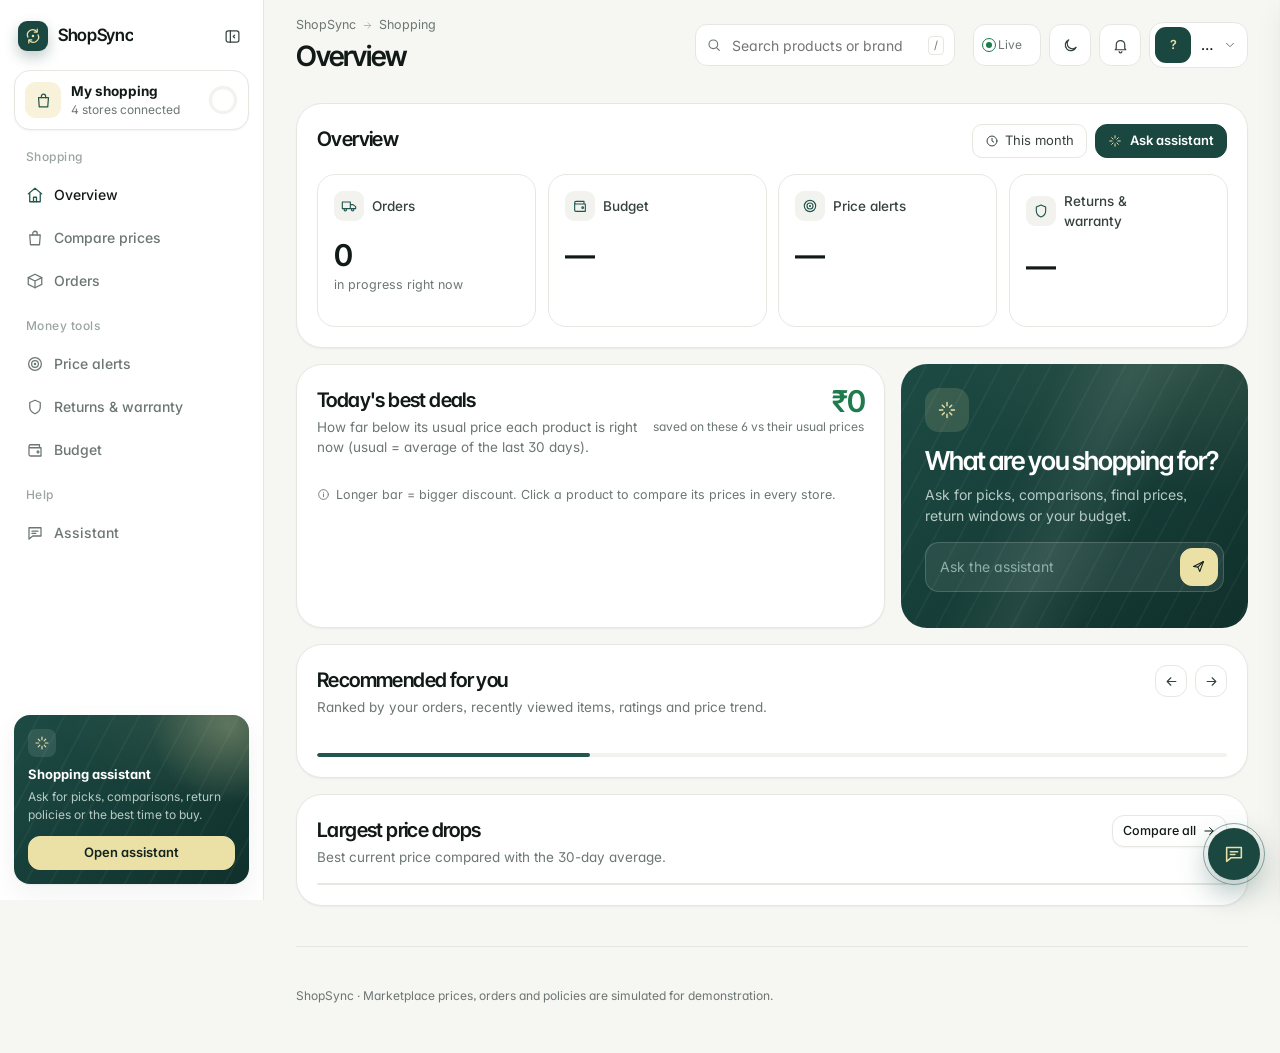
==== commit f268f955: "Clearer Today's best deals chart" ====
--- a/web/index.html
+++ b/web/index.html
@@ -119,10 +119,14 @@
       <div class="ov-row">
         <div class="ov-panel drops-panel">
           <div class="ov-head">
-            <div><small class="muted">Below the 30-day average on today's top drops</small><h2 class="big" id="heroSavings">₹0</h2></div>
-            <div class="mini-seg" id="dropMode"><button class="on" data-mode="pct">% drop</button><button data-mode="price">Price</button></div>
-          </div>
-          <div class="drop-chart" id="dropChart"></div>
+            <div>
+              <h2>Today's best deals</h2>
+              <p class="muted">How far below its usual price each product is right now (usual = average of the last 30 days).</p>
+            </div>
+            <div class="deal-sum"><strong id="heroSavings">₹0</strong><small>saved on these 6 vs their usual prices</small></div>
+          </div>
+          <div class="deal-bars" id="dropChart"></div>
+          <p class="deal-hint muted"><span data-icon="info" data-size="13"></span>Longer bar = bigger discount. Click a product to compare its prices in every store.</p>
         </div>
 
         <div class="ov-ask" data-glow>
--- a/web/css/layout.css
+++ b/web/css/layout.css
@@ -262,3 +262,38 @@
   .kpi small { font-size: 12px; }
   .ov-head h2.big { font-size: 28px; }
 }
+
+/* ---------- today's best deals: labelled horizontal bars ---------- */
+.deal-sum { display: flex; flex-direction: column; align-items: flex-end; text-align: right; flex: none; }
+.deal-sum strong { font-family: var(--display); font-size: 30px; font-weight: 600; letter-spacing: -.04em; line-height: 1.1; color: var(--good); }
+.deal-sum small { color: var(--muted); font-size: 12px; }
+.deal-bars { display: flex; flex-direction: column; gap: 4px; }
+.db-row {
+  display: grid; grid-template-columns: minmax(250px, 1.5fr) minmax(100px, 1fr) 76px; align-items: center; gap: 16px;
+  width: 100%; padding: 9px 10px; border: 0; border-radius: 14px; background: none; text-align: left;
+  transition: background .2s, transform .35s var(--spring);
+}
+.db-row:hover { background: var(--surface-2); transform: translateX(4px); }
+.db-name { display: flex; align-items: center; gap: 10px; min-width: 0; }
+.db-name > span:last-child { display: flex; flex-direction: column; min-width: 0; }
+.db-name strong { font-size: 13.5px; font-weight: 600; white-space: nowrap; overflow: hidden; text-overflow: ellipsis; }
+.db-name small { font-size: 12px; color: var(--muted); white-space: nowrap; overflow: hidden; text-overflow: ellipsis; }
+.db-name .store-name { display: inline-flex; align-items: center; gap: 4px; color: var(--text-2); }
+.db-ic { width: 34px; height: 34px; flex: none; border-radius: 10px; display: grid; place-items: center; background: var(--surface-2); color: var(--text-2); transition: background .25s, color .25s, transform .4s var(--spring); }
+.db-row:hover .db-ic { background: var(--green-800); color: var(--butter); transform: rotate(-6deg); }
+.db-track { height: 12px; border-radius: 99px; background: var(--surface-2); overflow: hidden; }
+.db-row:hover .db-track { background: var(--surface); }
+.db-track i { display: block; height: 100%; width: calc(var(--w) * 1%); border-radius: 99px; background: var(--butter-strong); transform-origin: left; transition: background .3s, width .6s var(--spring); }
+.db-row.grow .db-track i { animation: growX .9s var(--spring) both; animation-delay: calc(var(--i) * 70ms + .1s); }
+.db-row:first-child .db-track i, .db-row:hover .db-track i { background: var(--green-800); }
+[data-theme="dark"] .db-row:first-child .db-track i, [data-theme="dark"] .db-row:hover .db-track i { background: var(--accent); }
+.db-pct { font-family: var(--display); font-weight: 600; font-size: 15px; text-align: right; color: var(--good); font-variant-numeric: tabular-nums; }
+.deal-hint { display: flex; align-items: center; gap: 6px; margin: 12px 0 0; font-size: 12.5px; }
+@keyframes growX { from { transform: scaleX(0); } }
+@media (max-width: 900px) {
+  .db-row { grid-template-columns: 1fr 64px; gap: 6px 10px; }
+  .db-track { grid-column: 1 / -1; grid-row: 2; height: 8px; }
+  .db-pct { grid-row: 1; grid-column: 2; }
+  .deal-sum { align-items: flex-start; text-align: left; }
+}
+.db-name small b { color: var(--text); font-weight: 600; }
